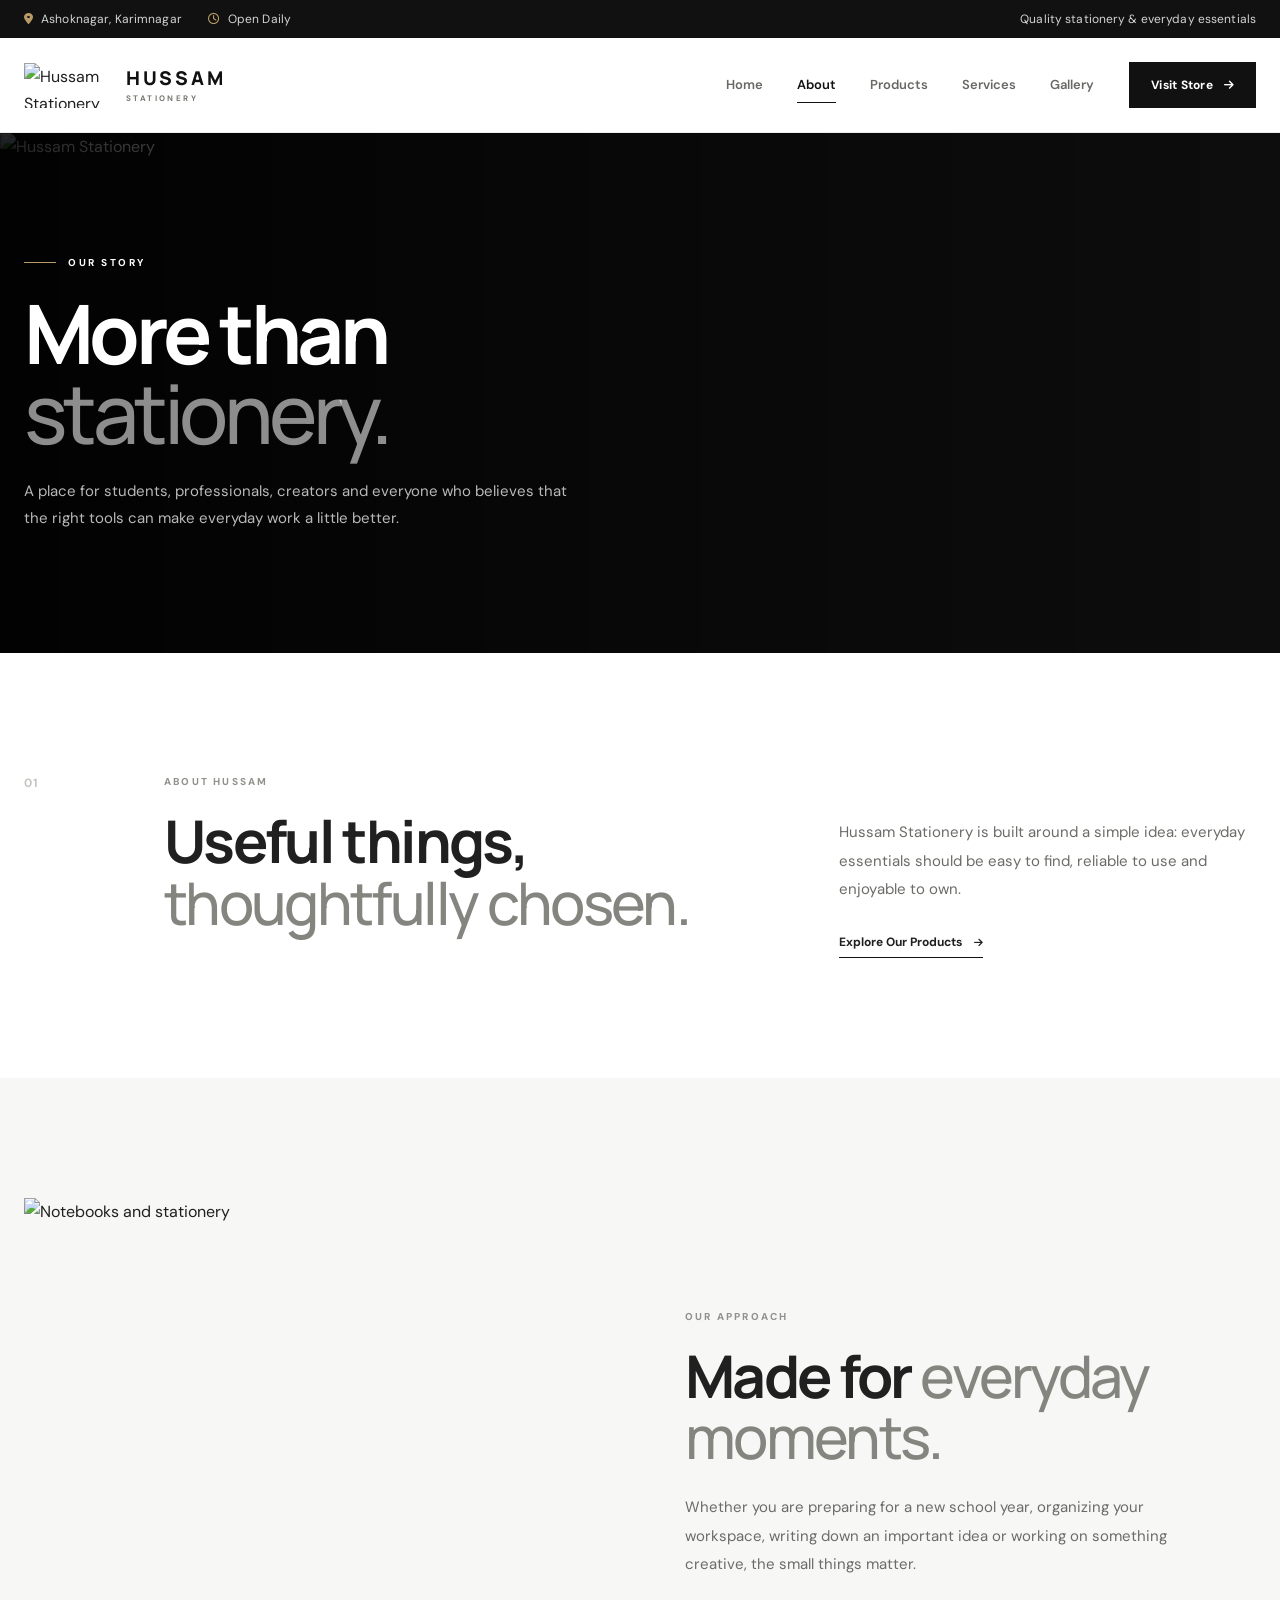
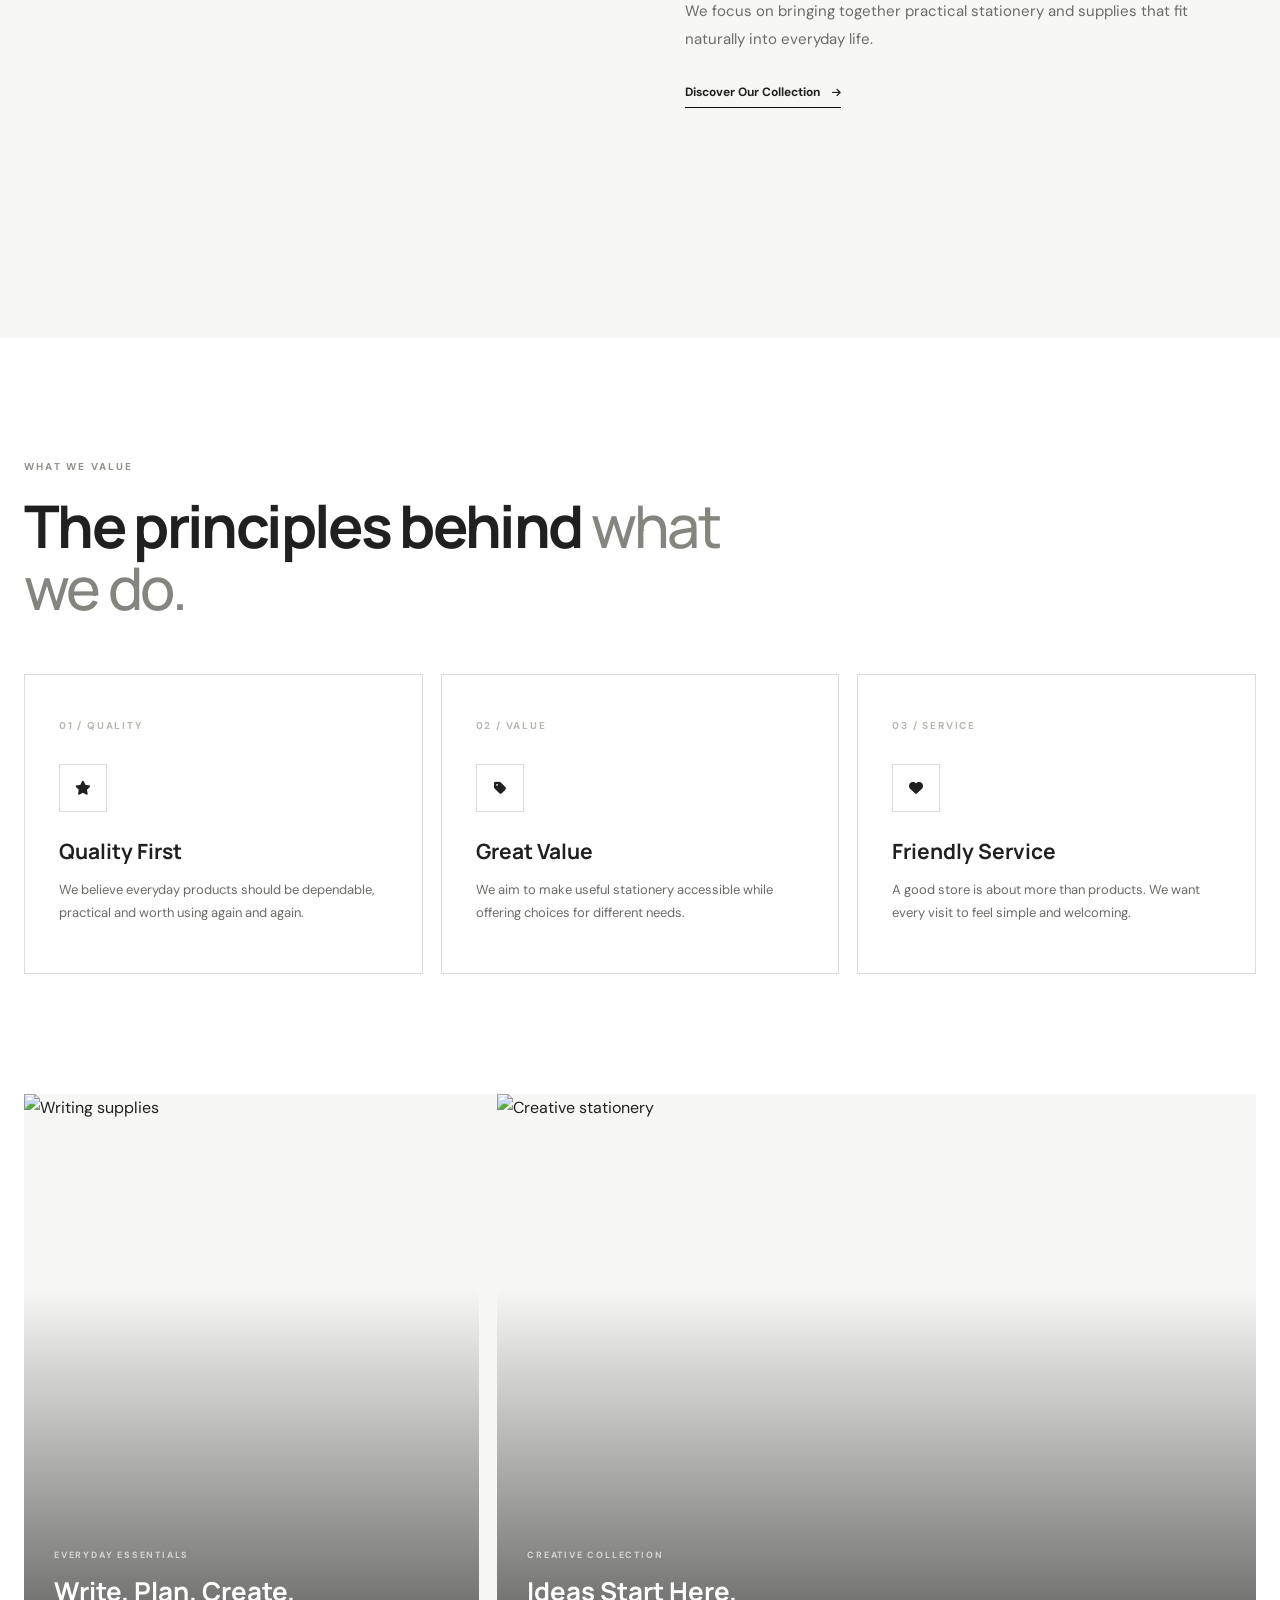
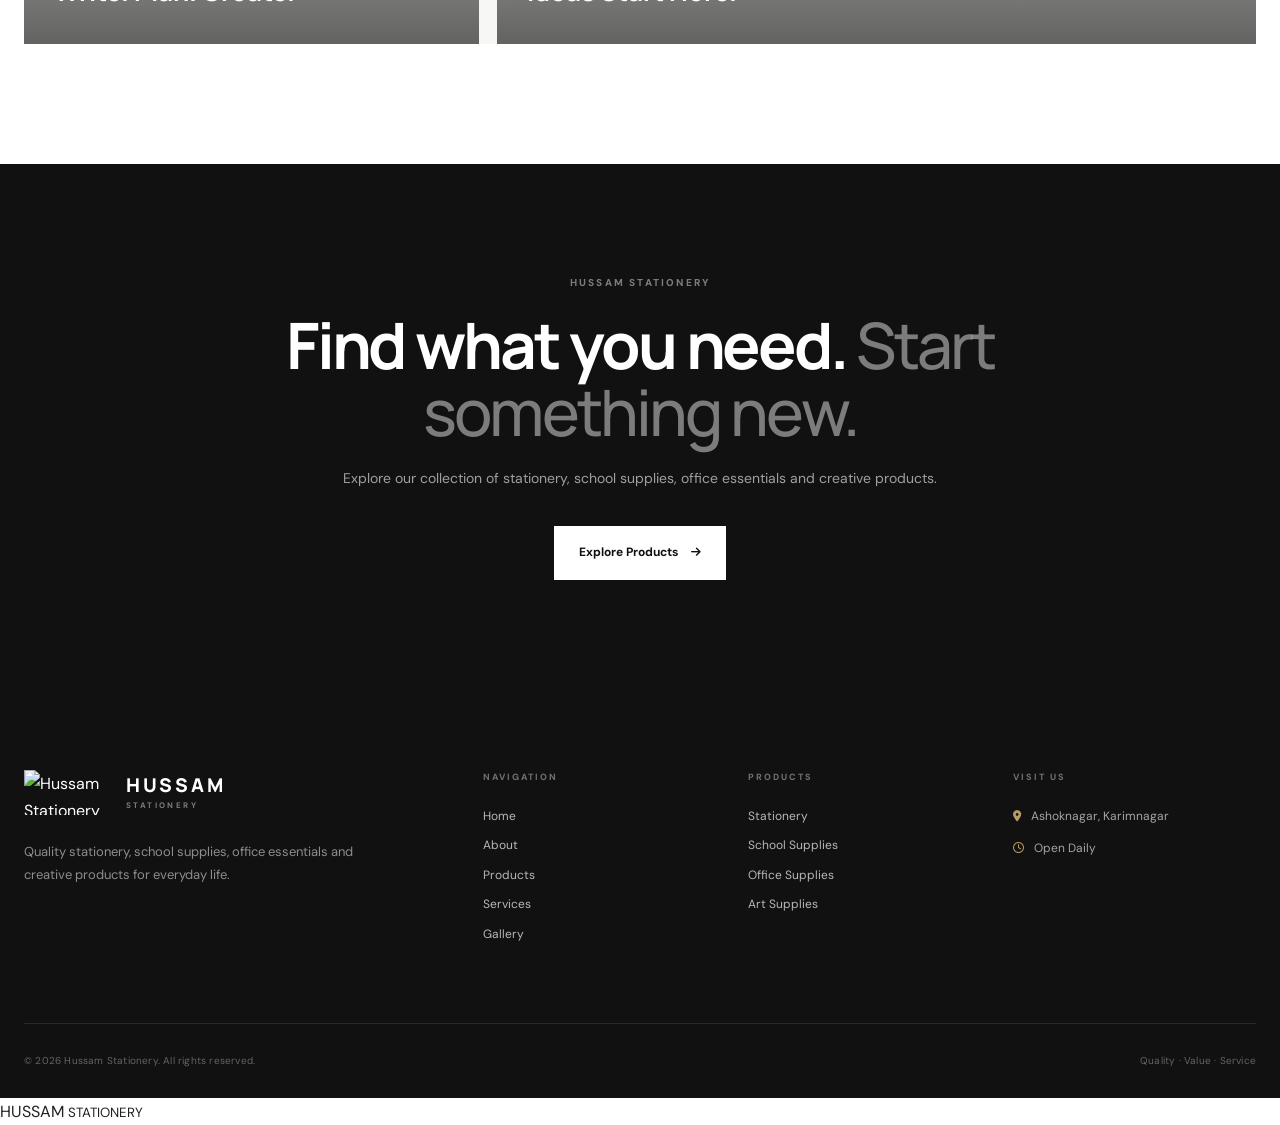
==== about.html @ 08b4aba4 "Add files via upload" ====
<!DOCTYPE html>
<html lang="en">
<head>
    <meta charset="UTF-8">
    <meta name="viewport" content="width=device-width, initial-scale=1.0">

    <title>About Us | Hussam Stationery</title>

    <meta
        name="description"
        content="Learn more about Hussam Stationery, our products, values and commitment to quality."
    >

    <!-- Google Fonts -->
    <link rel="preconnect" href="https://fonts.googleapis.com">
    <link rel="preconnect" href="https://fonts.gstatic.com" crossorigin>

    <link
        href="https://fonts.googleapis.com/css2?family=DM+Sans:wght@400;500;600;700&family=Manrope:wght@500;600;700;800&display=swap"
        rel="stylesheet"
    >

    <!-- Font Awesome -->
    <link
        rel="stylesheet"
        href="https://cdnjs.cloudflare.com/ajax/libs/font-awesome/6.5.2/css/all.min.css"
    >

    <!-- Main CSS -->
    <link rel="stylesheet" href="style.css">

    <style>

        /* =====================================================
           ABOUT PAGE
           ===================================================== */

        .about-hero {
            position: relative;
            min-height: 520px;

            display: flex;
            align-items: center;

            overflow: hidden;

            background: #111;
            color: #fff;
        }

        .about-hero-image {
            position: absolute;
            inset: 0;
        }

        .about-hero-image img {
            width: 100%;
            height: 100%;

            object-fit: cover;

            animation: aboutHeroZoom 10s ease-out both;
        }

        @keyframes aboutHeroZoom {
            from {
                transform: scale(1.08);
            }

            to {
                transform: scale(1);
            }
        }

        .about-hero::after {
            content: "";

            position: absolute;
            inset: 0;

            background:
                linear-gradient(
                    90deg,
                    rgba(0, 0, 0, 0.86),
                    rgba(0, 0, 0, 0.50),
                    rgba(0, 0, 0, 0.20)
                );
        }

        .about-hero-content {
            position: relative;
            z-index: 2;

            max-width: 800px;

            animation: aboutHeroIn 0.9s ease both;
        }

        @keyframes aboutHeroIn {
            from {
                opacity: 0;
                transform: translateY(30px);
            }

            to {
                opacity: 1;
                transform: translateY(0);
            }
        }

        .about-hero-label {
            display: flex;
            align-items: center;
            gap: 12px;

            margin-bottom: 22px;

            font-size: 10px;
            font-weight: 700;
            letter-spacing: 0.25em;
        }

        .about-hero-label span {
            width: 32px;
            height: 1px;

            background: var(--accent);
        }

        .about-hero h1 {
            font-family: var(--font-heading);
            font-size: clamp(50px, 7vw, 82px);
            line-height: 0.98;
            letter-spacing: -0.055em;
        }

        .about-hero h1 span {
            color: rgba(255, 255, 255, 0.55);
            font-weight: 500;
        }

        .about-hero p {
            max-width: 570px;

            margin-top: 25px;

            color: rgba(255, 255, 255, 0.72);

            font-size: 15px;
            line-height: 1.8;
        }


        /* INTRO */

        .about-intro {
            background: var(--white);
        }

        .about-intro-grid {
            display: grid;

            grid-template-columns: 90px 1.2fr 0.8fr;

            gap: 50px;
            align-items: start;
        }

        .about-number {
            color: #c5c5c0;

            font-size: 12px;
            font-weight: 700;
            letter-spacing: 0.12em;
        }

        .about-intro h2 {
            max-width: 650px;
        }

        .about-intro-text {
            padding-top: 45px;
        }

        .about-intro-text p {
            color: var(--text-light);

            font-size: 15px;
            line-height: 1.9;
        }


        /* STORY */

        .story-section {
            background: var(--off-white);
        }

        .story-grid {
            display: grid;

            grid-template-columns: 1fr 1fr;

            gap: 90px;
            align-items: center;
        }

        .story-image {
            position: relative;

            height: 620px;

            overflow: hidden;
        }

        .story-image img {
            width: 100%;
            height: 100%;

            object-fit: cover;

            transition:
                transform 1s cubic-bezier(0.22, 1, 0.36, 1);
        }

        .story-image:hover img {
            transform: scale(1.05);
        }

        .story-content {
            max-width: 540px;
        }

        .story-content h2 {
            margin-bottom: 25px;
        }

        .story-content > p {
            color: var(--text-light);

            font-size: 15px;
            line-height: 1.9;
        }


        /* VALUES */

        .values-section {
            background: var(--white);
        }

        .values-heading {
            max-width: 700px;

            margin-bottom: 55px;
        }

        .values-grid {
            display: grid;

            grid-template-columns:
                repeat(3, 1fr);

            gap: 18px;
        }

        .value-card {
            padding: 42px 34px;

            min-height: 300px;

            border: 1px solid var(--line);

            background: var(--white);

            transition:
                transform var(--transition),
                background var(--transition),
                color var(--transition),
                box-shadow var(--transition);
        }

        .value-card:hover {
            transform: translateY(-8px);

            background: var(--black);
            color: var(--white);

            box-shadow:
                0 25px 50px rgba(0, 0, 0, 0.12);
        }

        .value-number {
            color: #b8b8b2;

            font-size: 10px;
            font-weight: 700;
            letter-spacing: 0.18em;
        }

        .value-icon {
            width: 48px;
            height: 48px;

            display: flex;
            align-items: center;
            justify-content: center;

            margin-top: 30px;

            border: 1px solid var(--line);

            font-size: 14px;

            transition:
                background var(--transition),
                color var(--transition),
                border-color var(--transition);
        }

        .value-card:hover .value-icon {
            background: var(--white);
            color: var(--black);
            border-color: var(--white);
        }

        .value-card h3 {
            margin-top: 22px;

            font-family: var(--font-heading);

            font-size: 21px;
            font-weight: 700;
        }

        .value-card p {
            margin-top: 10px;

            color: var(--text-light);

            font-size: 13px;
            line-height: 1.75;
        }

        .value-card:hover p {
            color: rgba(255, 255, 255, 0.60);
        }


        /* IMAGE STRIP */

        .about-showcase {
            display: grid;

            grid-template-columns:
                0.75fr 1.25fr;

            gap: 18px;

            background: var(--off-white);
        }

        .about-showcase-item {
            position: relative;

            height: 550px;

            overflow: hidden;
        }

        .about-showcase-item img {
            width: 100%;
            height: 100%;

            object-fit: cover;

            transition:
                transform 1s cubic-bezier(0.22, 1, 0.36, 1);
        }

        .about-showcase-item:hover img {
            transform: scale(1.06);
        }

        .about-showcase-item::after {
            content: "";

            position: absolute;
            inset: 0;

            background:
                linear-gradient(
                    to top,
                    rgba(0, 0, 0, 0.60),
                    transparent 65%
                );
        }

        .about-showcase-caption {
            position: absolute;

            left: 30px;
            bottom: 30px;

            z-index: 2;

            color: #fff;
        }

        .about-showcase-caption small {
            display: block;

            margin-bottom: 6px;

            color: rgba(255, 255, 255, 0.65);

            font-size: 9px;
            font-weight: 700;
            letter-spacing: 0.20em;
        }

        .about-showcase-caption strong {
            font-family: var(--font-heading);

            font-size: 26px;
        }


        /* CTA */

        .about-cta {
            padding: 110px 0;

            background: var(--black);

            color: var(--white);

            text-align: center;
        }

        .about-cta-inner {
            max-width: 780px;

            margin: auto;
        }

        .about-cta .section-label {
            color: rgba(255, 255, 255, 0.45);
        }

        .about-cta h2 {
            font-size: clamp(40px, 5vw, 64px);
        }

        .about-cta h2 span {
            color: rgba(255, 255, 255, 0.45);
        }

        .about-cta p {
            max-width: 600px;

            margin: 22px auto 0;

            color: rgba(255, 255, 255, 0.60);

            font-size: 14px;
        }

        .about-cta .btn {
            margin-top: 35px;
        }


        /* MOBILE */

        @media (max-width: 800px) {

            .about-hero {
                min-height: 500px;
            }

            .about-hero h1 {
                font-size: 52px;
            }

            .about-intro-grid {
                display: block;
            }

            .about-number {
                margin-bottom: 20px;
            }

            .about-intro-text {
                padding-top: 30px;
            }

            .story-grid {
                grid-template-columns: 1fr;

                gap: 45px;
            }

            .story-image {
                height: 480px;
            }

            .values-grid {
                grid-template-columns: 1fr;
            }

            .about-showcase {
                grid-template-columns: 1fr;
            }

            .about-showcase-item {
                height: 430px;
            }

            .about-cta {
                padding: 80px 0;
            }
        }


        @media (max-width: 480px) {

            .about-hero {
                min-height: 470px;
            }

            .about-hero h1 {
                font-size: 44px;
            }

            .about-hero p {
                font-size: 13px;
            }

            .story-image {
                height: 390px;
            }

            .about-showcase-item {
                height: 360px;
            }
        }

    </style>
</head>


<body>


    <!-- =========================================
         TOP BAR
    ========================================== -->

    <div class="top-bar">

        <div class="container top-bar-inner">

            <div class="top-left">

                <span>
                    <i class="fa-solid fa-location-dot"></i>
                    Ashoknagar, Karimnagar
                </span>

                <span>
                    <i class="fa-regular fa-clock"></i>
                    Open Daily
                </span>

            </div>

            <div class="top-right">
                Quality stationery & everyday essentials
            </div>

        </div>

    </div>



    <!-- =========================================
         HEADER
    ========================================== -->

    <header class="site-header">

        <div class="container header-inner">


            <!-- BRAND -->

            <a href="index.html" class="brand">

                <img
                    src="images/logo.png"
                    alt="Hussam Stationery logo"
                    class="brand-logo"
                >

                <div class="brand-name">

                    <strong>HUSSAM</strong>

                    <span>STATIONERY</span>

                </div>

            </a>


            <!-- NAVIGATION -->

            <nav class="main-nav">

                <a href="index.html">
                    Home
                </a>

                <a href="about.html" class="active">
                    About
                </a>

                <a href="products.html">
                    Products
                </a>

                <a href="service.html">
                    Services
                </a>

                <a href="gallery.html">
                    Gallery
                </a>

            </nav>


            <!-- CTA -->

            <a
                href="service.html"
                class="header-cta"
            >
                Visit Store
                <i class="fa-solid fa-arrow-right"></i>
            </a>


            <!-- MOBILE BUTTON -->

            <button
                class="menu-toggle"
                id="menuToggle"
                type="button"
                aria-label="Open navigation"
            >
                <i class="fa-solid fa-bars"></i>
            </button>

        </div>


        <!-- MOBILE MENU -->

        <div class="mobile-menu" id="mobileMenu">

            <a href="index.html">
                Home
            </a>

            <a href="about.html">
                About
            </a>

            <a href="products.html">
                Products
            </a>

            <a href="service.html">
                Services
            </a>

            <a href="gallery.html">
                Gallery
            </a>

        </div>

    </header>



    <!-- =========================================
         ABOUT HERO
    ========================================== -->

    <main>

        <section class="about-hero">

            <div class="about-hero-image">

                <img
                    src="images/office.jpg"
                    alt="Hussam Stationery"
                >

            </div>


            <div class="container">

                <div class="about-hero-content">

                    <div class="about-hero-label">

                        <span></span>

                        OUR STORY

                    </div>


                    <h1>

                        More than
                        <br>

                        <span>stationery.</span>

                    </h1>


                    <p>
                        A place for students, professionals,
                        creators and everyone who believes that
                        the right tools can make everyday work
                        a little better.
                    </p>

                </div>

            </div>

        </section>



        <!-- =========================================
             INTRO
        ========================================== -->

        <section class="section about-intro">

            <div class="container about-intro-grid">

                <div class="about-number">
                    01
                </div>


                <div>

                    <div class="section-label">
                        ABOUT HUSSAM
                    </div>


                    <h2>
                        Useful things,
                        <span>thoughtfully chosen.</span>
                    </h2>

                </div>


                <div class="about-intro-text">

                    <p>
                        Hussam Stationery is built around a
                        simple idea: everyday essentials should
                        be easy to find, reliable to use and
                        enjoyable to own.
                    </p>


                    <a
                        href="products.html"
                        class="underlined-link"
                    >
                        Explore Our Products

                        <i class="fa-solid fa-arrow-right"></i>

                    </a>

                </div>

            </div>

        </section>



        <!-- =========================================
             STORY
        ========================================== -->

        <section class="section story-section">

            <div class="container story-grid">


                <div class="story-image">

                    <img
                        src="images/notebooks.jpg"
                        alt="Notebooks and stationery"
                    >

                </div>


                <div class="story-content">

                    <div class="section-label">
                        OUR APPROACH
                    </div>


                    <h2>
                        Made for
                        <span>everyday moments.</span>
                    </h2>


                    <p>
                        Whether you are preparing for a new
                        school year, organizing your workspace,
                        writing down an important idea or
                        working on something creative, the
                        small things matter.
                    </p>


                    <p style="margin-top: 18px;">
                        We focus on bringing together practical
                        stationery and supplies that fit naturally
                        into everyday life.
                    </p>


                    <a
                        href="products.html"
                        class="underlined-link"
                    >
                        Discover Our Collection

                        <i class="fa-solid fa-arrow-right"></i>

                    </a>

                </div>

            </div>

        </section>



        <!-- =========================================
             VALUES
        ========================================== -->

        <section class="section values-section">

            <div class="container">

                <div class="values-heading">

                    <div class="section-label">
                        WHAT WE VALUE
                    </div>


                    <h2>
                        The principles behind
                        <span>what we do.</span>
                    </h2>

                </div>


                <div class="values-grid">


                    <!-- VALUE 01 -->

                    <article class="value-card">

                        <div class="value-number">
                            01 / QUALITY
                        </div>


                        <div class="value-icon">

                            <i class="fa-solid fa-star"></i>

                        </div>


                        <h3>
                            Quality First
                        </h3>


                        <p>
                            We believe everyday products should
                            be dependable, practical and worth
                            using again and again.
                        </p>

                    </article>



                    <!-- VALUE 02 -->

                    <article class="value-card">

                        <div class="value-number">
                            02 / VALUE
                        </div>


                        <div class="value-icon">

                            <i class="fa-solid fa-tag"></i>

                        </div>


                        <h3>
                            Great Value
                        </h3>


                        <p>
                            We aim to make useful stationery
                            accessible while offering choices
                            for different needs.
                        </p>

                    </article>



                    <!-- VALUE 03 -->

                    <article class="value-card">

                        <div class="value-number">
                            03 / SERVICE
                        </div>


                        <div class="value-icon">

                            <i class="fa-solid fa-heart"></i>

                        </div>


                        <h3>
                            Friendly Service
                        </h3>


                        <p>
                            A good store is about more than
                            products. We want every visit to
                            feel simple and welcoming.
                        </p>

                    </article>

                </div>

            </div>

        </section>



        <!-- =========================================
             SHOWCASE
        ========================================== -->

        <section class="section" style="padding-top: 0;">

            <div class="container">

                <div class="about-showcase">

                    <div class="about-showcase-item">

                        <img
                            src="images/pens.jpg"
                            alt="Writing supplies"
                        >

                        <div class="about-showcase-caption">

                            <small>
                                EVERYDAY ESSENTIALS
                            </small>

                            <strong>
                                Write. Plan. Create.
                            </strong>

                        </div>

                    </div>


                    <div class="about-showcase-item">

                        <img
                            src="images/art.jpg"
                            alt="Creative stationery"
                        >

                        <div class="about-showcase-caption">

                            <small>
                                CREATIVE COLLECTION
                            </small>

                            <strong>
                                Ideas Start Here.
                            </strong>

                        </div>

                    </div>

                </div>

            </div>

        </section>



        <!-- =========================================
             CTA
        ========================================== -->

        <section class="about-cta">

            <div class="container">

                <div class="about-cta-inner">

                    <div class="section-label">
                        HUSSAM STATIONERY
                    </div>


                    <h2>
                        Find what you need.
                        <span>Start something new.</span>
                    </h2>


                    <p>
                        Explore our collection of stationery,
                        school supplies, office essentials and
                        creative products.
                    </p>


                    <a
                        href="products.html"
                        class="btn btn-light"
                    >
                        Explore Products

                        <i class="fa-solid fa-arrow-right"></i>

                    </a>

                </div>

            </div>

        </section>

    </main>



    <!-- =========================================
         FOOTER
    ========================================== -->

    <footer class="footer">

        <div class="container">

            <div class="footer-main">


                <!-- BRAND -->

                <div class="footer-brand">

                    <a
                        href="index.html"
                        class="brand footer-brand-link"
                    >

                        <img
                            src="images/logo.png"
                            alt="Hussam Stationery logo"
                            class="brand-logo"
                        >

                        <div class="brand-name">

                            <strong>HUSSAM</strong>

                            <span>STATIONERY</span>

                        </div>

                    </a>


                    <p>
                        Quality stationery, school supplies,
                        office essentials and creative products
                        for everyday life.
                    </p>

                </div>


                <!-- NAVIGATION -->

                <div class="footer-column">

                    <h3>
                        NAVIGATION
                    </h3>

                    <a href="index.html">
                        Home
                    </a>

                    <a href="about.html">
                        About
                    </a>

                    <a href="products.html">
                        Products
                    </a>

                    <a href="service.html">
                        Services
                    </a>

                    <a href="gallery.html">
                        Gallery
                    </a>

                </div>


                <!-- PRODUCTS -->

                <div class="footer-column">

                    <h3>
                        PRODUCTS
                    </h3>

                    <a href="products.html">
                        Stationery
                    </a>

                    <a href="products.html">
                        School Supplies
                    </a>

                    <a href="products.html">
                        Office Supplies
                    </a>

                    <a href="products.html">
                        Art Supplies
                    </a>

                </div>


                <!-- CONTACT -->

                <div class="footer-column">

                    <h3>
                        VISIT US
                    </h3>

                    <p>
                        <i class="fa-solid fa-location-dot"></i>
                        Ashoknagar, Karimnagar
                    </p>

                    <p>
                        <i class="fa-regular fa-clock"></i>
                        Open Daily
                    </p>

                </div>

            </div>


            <!-- FOOTER BOTTOM -->

            <div class="footer-bottom">

                <span>
                    © 2026 Hussam Stationery. All rights reserved.
                </span>

                <span>
                    Quality · Value · Service
                </span>

            </div>

        </div>

    </footer>



    <!-- BACK TO TOP -->

    <button
        class="back-to-top"
        id="backToTop"
        type="button"
        aria-label="Back to top"
    >
        <i class="fa-solid fa-arrow-up"></i>
    </button>



    <!-- JAVASCRIPT -->

    <script src="script.js"></script>

</body>
</html>
---- style.css ----
/* =========================================================
   HUSSAM STATIONERY
   PREMIUM WEBSITE STYLESHEET
   ========================================================= */


/* =========================================================
   01. ROOT VARIABLES
   ========================================================= */

:root {
    --black: #111111;
    --dark: #171717;
    --dark-soft: #222222;

    --white: #ffffff;
    --off-white: #f7f7f5;
    --light: #eeeeeb;
    --line: #deded9;

    --text: #202020;
    --text-light: #6b6b67;
    --text-muted: #92928d;

    --accent: #b79a67;

    --max-width: 1240px;

    --font-body: "DM Sans", sans-serif;
    --font-heading: "Manrope", sans-serif;

    --transition: 0.35s cubic-bezier(0.22, 1, 0.36, 1);
}


/* =========================================================
   02. RESET
   ========================================================= */

* {
    margin: 0;
    padding: 0;
    box-sizing: border-box;
}

html {
    scroll-behavior: smooth;
}

body {
    background: var(--white);
    color: var(--text);
    font-family: var(--font-body);
    font-size: 16px;
    line-height: 1.7;
    overflow-x: hidden;
}

body,
button,
a {
    -webkit-font-smoothing: antialiased;
}

img {
    display: block;
    max-width: 100%;
}

a {
    color: inherit;
    text-decoration: none;
}

button {
    font: inherit;
}

ul,
ol {
    list-style: none;
}


/* =========================================================
   03. GLOBAL CONTAINER
   ========================================================= */

.container {
    width: min(100% - 48px, var(--max-width));
    margin-left: auto;
    margin-right: auto;
}


/* =========================================================
   04. TOP BAR
   ========================================================= */

.top-bar {
    background: var(--black);
    color: rgba(255, 255, 255, 0.82);
    font-size: 12px;
    letter-spacing: 0.01em;
}

.top-bar-inner {
    min-height: 38px;
    display: flex;
    align-items: center;
    justify-content: space-between;
    gap: 20px;
}

.top-left {
    display: flex;
    align-items: center;
    gap: 26px;
}

.top-left span,
.top-right {
    display: flex;
    align-items: center;
    gap: 8px;
}

.top-left i {
    color: var(--accent);
}


/* =========================================================
   05. HEADER
   ========================================================= */

.site-header {
    position: relative;
    z-index: 1000;
    background: rgba(255, 255, 255, 0.96);
    border-bottom: 1px solid rgba(0, 0, 0, 0.07);
    transition:
        background var(--transition),
        box-shadow var(--transition),
        transform var(--transition);
}

.site-header.scrolled {
    position: sticky;
    top: 0;
    background: rgba(255, 255, 255, 0.94);
    backdrop-filter: blur(16px);
    box-shadow: 0 8px 35px rgba(0, 0, 0, 0.06);
}

.header-inner {
    min-height: 94px;
    display: flex;
    align-items: center;
    justify-content: space-between;
    gap: 35px;
}


/* =========================================================
   06. BRAND / LOGO
   ========================================================= */

.brand {
    display: inline-flex;
    align-items: center;
    gap: 12px;
    flex-shrink: 0;
}

.brand-logo {
    width: auto;
    height: 45px;
    max-width: 90px;
    object-fit: contain;
    object-position: center;
    transition: transform var(--transition);
}

.brand:hover .brand-logo {
    transform: scale(1.03);
}

.brand-name {
    display: flex;
    flex-direction: column;
    justify-content: center;
    line-height: 1;
}

.brand-name strong {
    font-family: var(--font-heading);
    font-size: 19px;
    font-weight: 800;
    letter-spacing: 0.16em;
    color: var(--black);
}

.brand-name span {
    margin-top: 6px;
    font-family: var(--font-body);
    font-size: 8px;
    font-weight: 700;
    letter-spacing: 0.30em;
    color: #777771;
}


/* =========================================================
   07. DESKTOP NAVIGATION
   ========================================================= */

.main-nav {
    display: flex;
    align-items: center;
    gap: 34px;
    margin-left: auto;
}

.main-nav a {
    position: relative;
    padding: 8px 0;
    color: #686864;
    font-size: 13px;
    font-weight: 600;
    transition: color var(--transition);
}

.main-nav a::after {
    content: "";
    position: absolute;
    left: 0;
    bottom: 1px;
    width: 0;
    height: 1.5px;
    background: var(--black);
    transition: width var(--transition);
}

.main-nav a:hover,
.main-nav a.active {
    color: var(--black);
}

.main-nav a:hover::after,
.main-nav a.active::after {
    width: 100%;
}


/* =========================================================
   08. HEADER CTA
   ========================================================= */

.header-cta {
    display: inline-flex;
    align-items: center;
    justify-content: center;
    gap: 11px;

    min-height: 46px;
    padding: 0 22px;

    background: var(--black);
    color: var(--white);

    font-size: 12px;
    font-weight: 700;
    letter-spacing: 0.02em;

    transition:
        transform var(--transition),
        background var(--transition),
        box-shadow var(--transition);
}

.header-cta i {
    font-size: 11px;
    transition: transform var(--transition);
}

.header-cta:hover {
    background: #2b2b2b;
    transform: translateY(-2px);
    box-shadow: 0 12px 25px rgba(0, 0, 0, 0.15);
}

.header-cta:hover i {
    transform: translateX(4px);
}


/* =========================================================
   09. MOBILE MENU BUTTON
   ========================================================= */

.menu-toggle {
    display: none;

    width: 44px;
    height: 44px;

    border: 1px solid var(--line);
    background: var(--white);

    color: var(--black);

    cursor: pointer;

    transition:
        background var(--transition),
        color var(--transition);
}

.menu-toggle:hover {
    background: var(--black);
    color: var(--white);
}


/* =========================================================
   10. MOBILE MENU
   ========================================================= */

.mobile-menu {
    display: none;
    flex-direction: column;

    padding: 8px 24px 22px;

    border-top: 1px solid var(--line);
    background: var(--white);
}

.mobile-menu a {
    padding: 14px 0;
    border-bottom: 1px solid var(--line);

    font-size: 14px;
    font-weight: 600;

    color: var(--text);

    transition:
        padding-left var(--transition),
        color var(--transition);
}

.mobile-menu a:hover {
    padding-left: 8px;
    color: var(--accent);
}

.mobile-menu.open {
    display: flex;
    animation: mobileMenuIn 0.35s ease both;
}

@keyframes mobileMenuIn {
    from {
        opacity: 0;
        transform: translateY(-10px);
    }

    to {
        opacity: 1;
        transform: translateY(0);
    }
}


/* =========================================================
   11. HERO
   ========================================================= */

.hero {
    position: relative;
    min-height: 700px;
    height: calc(100vh - 132px);
    max-height: 850px;

    display: flex;
    align-items: center;

    overflow: hidden;

    background: var(--black);
}

.hero-background {
    position: absolute;
    inset: 0;
    z-index: 0;
}

.hero-background img {
    width: 100%;
    height: 100%;
    object-fit: cover;
    object-position: center;
    animation: heroZoom 12s ease-out both;
}

@keyframes heroZoom {
    from {
        transform: scale(1.08);
    }

    to {
        transform: scale(1);
    }
}

.hero-overlay {
    position: absolute;
    inset: 0;
    z-index: 1;

    background:
        linear-gradient(
            90deg,
            rgba(0, 0, 0, 0.88) 0%,
            rgba(0, 0, 0, 0.67) 42%,
            rgba(0, 0, 0, 0.25) 72%,
            rgba(0, 0, 0, 0.12) 100%
        );
}

.hero-container {
    position: relative;
    z-index: 2;

    display: flex;
    align-items: center;
    justify-content: space-between;

    width: min(100% - 48px, var(--max-width));

    min-height: 100%;
}

.hero-content {
    max-width: 760px;
    color: var(--white);

    animation: heroContentIn 1s 0.15s both;
}

@keyframes heroContentIn {
    from {
        opacity: 0;
        transform: translateY(35px);
    }

    to {
        opacity: 1;
        transform: translateY(0);
    }
}

.hero-label {
    display: flex;
    align-items: center;
    gap: 12px;

    margin-bottom: 24px;

    color: rgba(255, 255, 255, 0.9);

    font-size: 11px;
    font-weight: 700;
    letter-spacing: 0.28em;
}

.hero-label span {
    display: block;
    width: 32px;
    height: 1px;
    background: var(--accent);
}

.hero h1 {
    max-width: 820px;

    font-family: var(--font-heading);
    font-size: clamp(48px, 6.3vw, 88px);
    font-weight: 700;
    line-height: 0.98;
    letter-spacing: -0.055em;
}

.hero h1 span {
    color: rgba(255, 255, 255, 0.63);
    font-weight: 500;
}

.hero p {
    max-width: 590px;
    margin-top: 30px;

    color: rgba(255, 255, 255, 0.78);

    font-size: 17px;
    line-height: 1.75;
}

.hero-buttons {
    display: flex;
    align-items: center;
    flex-wrap: wrap;
    gap: 28px;

    margin-top: 38px;
}


/* =========================================================
   12. BUTTONS
   ========================================================= */

.btn {
    display: inline-flex;
    align-items: center;
    justify-content: center;
    gap: 13px;

    min-height: 54px;
    padding: 0 25px;

    font-size: 12px;
    font-weight: 700;

    transition:
        transform var(--transition),
        background var(--transition),
        color var(--transition),
        box-shadow var(--transition);
}

.btn i {
    font-size: 11px;
    transition: transform var(--transition);
}

.btn:hover {
    transform: translateY(-3px);
}

.btn:hover i {
    transform: translateX(4px);
}

.btn-light {
    background: var(--white);
    color: var(--black);
}

.btn-light:hover {
    background: #f1f1ef;
    box-shadow: 0 15px 35px rgba(0, 0, 0, 0.18);
}

.btn-dark {
    background: var(--black);
    color: var(--white);
}

.btn-dark:hover {
    background: #303030;
    box-shadow: 0 15px 35px rgba(0, 0, 0, 0.16);
}


/* =========================================================
   13. HERO LINK
   ========================================================= */

.hero-link {
    display: inline-flex;
    align-items: center;
    gap: 10px;

    color: var(--white);

    font-size: 12px;
    font-weight: 700;

    transition: gap var(--transition);
}

.hero-link i {
    font-size: 10px;
}

.hero-link:hover {
    gap: 16px;
}


/* =========================================================
   14. HERO DETAILS
   ========================================================= */

.hero-details {
    display: flex;
    flex-direction: column;
    gap: 22px;

    margin-top: auto;
    margin-bottom: 70px;

    color: var(--white);

    animation: fadeIn 1s 0.8s both;
}

.hero-detail {
    display: flex;
    align-items: center;
    gap: 13px;
}

.hero-detail strong {
    color: var(--accent);
    font-size: 10px;
    font-weight: 700;
}

.hero-detail span {
    font-size: 9px;
    font-weight: 700;
    letter-spacing: 0.22em;
}

@keyframes fadeIn {
    from {
        opacity: 0;
    }

    to {
        opacity: 1;
    }
}


/* =========================================================
   15. HERO SCROLL
   ========================================================= */

.hero-scroll {
    position: absolute;
    right: 45px;
    bottom: 35px;
    z-index: 3;

    display: flex;
    align-items: center;
    gap: 14px;

    color: rgba(255, 255, 255, 0.68);

    font-size: 9px;
    font-weight: 700;
    letter-spacing: 0.18em;

    writing-mode: vertical-rl;
}

.hero-scroll i {
    animation: scrollArrow 1.8s infinite ease-in-out;
}

@keyframes scrollArrow {
    0%,
    100% {
        transform: translateY(0);
    }

    50% {
        transform: translateY(7px);
    }
}


/* =========================================================
   16. GENERAL SECTIONS
   ========================================================= */

.section {
    padding-top: 120px;
    padding-bottom: 120px;
}

.section-label {
    margin-bottom: 20px;

    color: var(--text-muted);

    font-size: 10px;
    font-weight: 800;
    letter-spacing: 0.22em;
}


/* =========================================================
   17. HEADINGS
   ========================================================= */

h2 {
    font-family: var(--font-heading);
    font-size: clamp(38px, 4.6vw, 64px);
    font-weight: 700;
    line-height: 1.05;
    letter-spacing: -0.045em;
}

h2 span {
    color: #858580;
    font-weight: 500;
}


/* =========================================================
   18. INTRO
   ========================================================= */

.intro-section {
    background: var(--white);
}

.intro-grid {
    display: grid;
    grid-template-columns: 100px minmax(300px, 1fr) minmax(280px, 460px);
    gap: 50px;
    align-items: start;
}

.intro-number {
    padding-top: 9px;

    color: #c4c4bf;

    font-size: 13px;
    font-weight: 700;
    letter-spacing: 0.12em;
}

.intro-main h2 {
    max-width: 620px;
}

.intro-text {
    padding-top: 46px;
}

.intro-text p {
    color: var(--text-light);
    font-size: 15px;
    line-height: 1.9;
}


/* =========================================================
   19. LINKS
   ========================================================= */

.underlined-link {
    display: inline-flex;
    align-items: center;
    gap: 12px;

    margin-top: 28px;

    border-bottom: 1px solid var(--black);
    padding-bottom: 5px;

    font-size: 12px;
    font-weight: 700;

    transition:
        gap var(--transition),
        color var(--transition);
}

.underlined-link i {
    font-size: 10px;
}

.underlined-link:hover {
    gap: 18px;
    color: var(--accent);
}


/* =========================================================
   20. SECTION TOP
   ========================================================= */

.products-section {
    background: var(--off-white);
}

.section-top {
    display: flex;
    align-items: flex-end;
    justify-content: space-between;
    gap: 30px;

    margin-bottom: 55px;
}


/* =========================================================
   21. PRODUCT GRID
   ========================================================= */

.product-grid {
    display: grid;
    grid-template-columns: repeat(4, 1fr);
    gap: 18px;
}

.product-card {
    background: var(--white);
    overflow: hidden;

    transition:
        transform var(--transition),
        box-shadow var(--transition);
}

.product-card:hover {
    transform: translateY(-8px);
    box-shadow: 0 25px 55px rgba(0, 0, 0, 0.09);
}

.product-image {
    position: relative;
    display: block;

    height: 320px;

    overflow: hidden;
    background: #e5e5e1;
}

.product-image img {
    width: 100%;
    height: 100%;

    object-fit: cover;
    object-position: center;

    transition:
        transform 0.8s cubic-bezier(0.22, 1, 0.36, 1);
}

.product-card:hover .product-image img {
    transform: scale(1.07);
}

.image-arrow {
    position: absolute;
    right: 16px;
    bottom: 16px;

    width: 42px;
    height: 42px;

    display: flex;
    align-items: center;
    justify-content: center;

    background: var(--white);
    color: var(--black);

    opacity: 0;
    transform: translateY(10px);

    transition:
        opacity var(--transition),
        transform var(--transition);
}

.product-card:hover .image-arrow {
    opacity: 1;
    transform: translateY(0);
}

.product-info {
    min-height: 170px;
    padding: 26px 25px 28px;
}

.product-info small {
    color: var(--text-muted);

    font-size: 9px;
    font-weight: 800;
    letter-spacing: 0.18em;
}

.product-info h3 {
    margin-top: 9px;

    font-family: var(--font-heading);
    font-size: 21px;
    font-weight: 700;
    letter-spacing: -0.025em;
}

.product-info p {
    margin-top: 9px;

    color: var(--text-light);

    font-size: 13px;
    line-height: 1.7;
}


/* =========================================================
   22. FEATURE SECTION
   ========================================================= */

.feature-section {
    padding: 120px 0;

    background: var(--white);
}

.feature-grid {
    display: grid;
    grid-template-columns: minmax(0, 1.05fr) minmax(0, 0.95fr);
    gap: 90px;
    align-items: center;
}

.feature-image {
    position: relative;

    height: 650px;

    overflow: hidden;
    background: #e6e6e2;
}

.feature-image img {
    width: 100%;
    height: 100%;

    object-fit: cover;

    transition: transform 1s cubic-bezier(0.22, 1, 0.36, 1);
}

.feature-image:hover img {
    transform: scale(1.04);
}

.feature-image-label {
    position: absolute;
    left: 24px;
    bottom: 22px;

    padding: 9px 13px;

    background: rgba(17, 17, 17, 0.85);
    color: var(--white);

    font-size: 9px;
    font-weight: 700;
    letter-spacing: 0.18em;

    backdrop-filter: blur(10px);
}

.feature-content {
    max-width: 520px;
}

.feature-content h2 {
    margin-bottom: 24px;
}

.feature-content > p {
    color: var(--text-light);
    font-size: 15px;
    line-height: 1.9;
}


/* =========================================================
   23. FEATURE LIST
   ========================================================= */

.feature-list {
    margin: 38px 0;
    border-top: 1px solid var(--line);
}

.feature-item {
    display: flex;
    align-items: flex-start;
    gap: 18px;

    padding: 20px 0;

    border-bottom: 1px solid var(--line);
}

.feature-icon {
    width: 38px;
    height: 38px;

    flex-shrink: 0;

    display: flex;
    align-items: center;
    justify-content: center;

    border: 1px solid var(--line);

    color: var(--black);

    font-size: 12px;

    transition:
        background var(--transition),
        color var(--transition),
        transform var(--transition);
}

.feature-item:hover .feature-icon {
    background: var(--black);
    color: var(--white);
    transform: rotate(-5deg);
}

.feature-item h3 {
    font-family: var(--font-heading);
    font-size: 15px;
    font-weight: 700;
}

.feature-item p {
    margin-top: 3px;

    color: var(--text-light);

    font-size: 12px;
}


/* =========================================================
   24. CREATIVE SECTION
   ========================================================= */

.creative-section {
    background: var(--off-white);
}

.creative-heading {
    max-width: 700px;
    margin-bottom: 55px;
}

.creative-grid {
    display: grid;
    grid-template-columns: 1.35fr 0.65fr;
    gap: 18px;
}

.creative-large,
.creative-small {
    position: relative;
    overflow: hidden;
    background: #ddd;
}

.creative-large {
    height: 620px;
}

.creative-small {
    height: 620px;
}

.creative-large img,
.creative-small img {
    width: 100%;
    height: 100%;

    object-fit: cover;

    transition:
        transform 1s cubic-bezier(0.22, 1, 0.36, 1);
}

.creative-large:hover img,
.creative-small:hover img {
    transform: scale(1.06);
}

.creative-large::after,
.creative-small::after {
    content: "";

    position: absolute;
    inset: 0;

    background: linear-gradient(
        to top,
        rgba(0, 0, 0, 0.65),
        transparent 60%
    );

    pointer-events: none;
}

.creative-caption {
    position: absolute;
    left: 30px;
    bottom: 28px;
    z-index: 2;

    color: var(--white);
}

.creative-caption span {
    display: block;

    margin-bottom: 6px;

    color: rgba(255, 255, 255, 0.72);

    font-size: 9px;
    font-weight: 700;
    letter-spacing: 0.2em;
}

.creative-caption strong {
    font-family: var(--font-heading);
    font-size: 25px;
    font-weight: 700;
}


/* =========================================================
   25. CTA SECTION
   ========================================================= */

.cta-section {
    padding: 100px 0;

    background: var(--white);
}

.cta-box {
    position: relative;

    display: flex;
    align-items: center;
    justify-content: space-between;
    gap: 50px;

    min-height: 360px;

    padding: 70px 75px;

    overflow: hidden;

    background: var(--black);
    color: var(--white);
}

.cta-box::before {
    content: "";

    position: absolute;

    width: 420px;
    height: 420px;

    right: -150px;
    top: -190px;

    border: 1px solid rgba(255, 255, 255, 0.12);
    border-radius: 50%;
}

.cta-box::after {
    content: "";

    position: absolute;

    width: 270px;
    height: 270px;

    right: -70px;
    top: -115px;

    border: 1px solid rgba(255, 255, 255, 0.08);
    border-radius: 50%;
}

.cta-content {
    position: relative;
    z-index: 1;

    max-width: 700px;
}

.cta-content .section-label {
    color: rgba(255, 255, 255, 0.48);
}

.cta-content h2 {
    font-size: clamp(36px, 4.5vw, 58px);
}

.cta-content h2 span {
    color: rgba(255, 255, 255, 0.48);
}

.cta-content p {
    max-width: 570px;
    margin-top: 20px;

    color: rgba(255, 255, 255, 0.66);

    font-size: 14px;
}

.cta-action {
    position: relative;
    z-index: 2;
    flex-shrink: 0;
}


/* =========================================================
   26. FOOTER
   ========================================================= */

.footer {
    background: #111111;
    color: var(--white);

    padding: 80px 0 0;
}

.footer-main {
    display: grid;
    grid-template-columns: 2fr 1fr 1fr 1.25fr;
    gap: 70px;

    padding-bottom: 70px;
}

.footer-brand {
    max-width: 330px;
}

.footer-brand-link .brand-name strong {
    color: var(--white);
}

.footer-brand-link .brand-name span {
    color: rgba(255, 255, 255, 0.45);
}

.footer-brand p {
    margin-top: 25px;

    color: rgba(255, 255, 255, 0.52);

    font-size: 13px;
    line-height: 1.8;
}

.footer-column {
    display: flex;
    flex-direction: column;
    align-items: flex-start;
}

.footer-column h3 {
    margin-bottom: 21px;

    color: rgba(255, 255, 255, 0.4);

    font-size: 9px;
    font-weight: 800;
    letter-spacing: 0.22em;
}

.footer-column a {
    margin-bottom: 9px;

    color: rgba(255, 255, 255, 0.7);

    font-size: 12px;

    transition:
        color var(--transition),
        transform var(--transition);
}

.footer-column a:hover {
    color: var(--white);
    transform: translateX(5px);
}

.footer-column p {
    display: flex;
    align-items: flex-start;
    gap: 10px;

    margin-bottom: 12px;

    color: rgba(255, 255, 255, 0.62);

    font-size: 12px;
    line-height: 1.7;
}

.footer-column p i {
    margin-top: 5px;
    color: var(--accent);
    font-size: 11px;
}

.footer-bottom {
    min-height: 75px;

    display: flex;
    align-items: center;
    justify-content: space-between;
    gap: 20px;

    border-top: 1px solid rgba(255, 255, 255, 0.1);

    color: rgba(255, 255, 255, 0.35);

    font-size: 10px;
    letter-spacing: 0.02em;
}


/* =========================================================
   27. BACK TO TOP
   ========================================================= */

.back-to-top {
    position: fixed;

    right: 25px;
    bottom: 25px;
    z-index: 900;

    width: 46px;
    height: 46px;

    display: flex;
    align-items: center;
    justify-content: center;

    border: none;

    background: var(--black);
    color: var(--white);

    cursor: pointer;

    opacity: 0;
    visibility: hidden;
    transform: translateY(15px);

    transition:
        opacity var(--transition),
        visibility var(--transition),
        transform var(--transition),
        background var(--transition);
}

.back-to-top.show {
    opacity: 1;
    visibility: visible;
    transform: translateY(0);
}

.back-to-top:hover {
    background: var(--accent);
}


/* =========================================================
   28. SELECTION
   ========================================================= */

::selection {
    background: var(--black);
    color: var(--white);
}


/* =========================================================
   29. SCROLLBAR
   ========================================================= */

::-webkit-scrollbar {
    width: 8px;
}

::-webkit-scrollbar-track {
    background: #eeeeeb;
}

::-webkit-scrollbar-thumb {
    background: #999991;
}

::-webkit-scrollbar-thumb:hover {
    background: #555550;
}


/* =========================================================
   30. IMAGE LOADING
   ========================================================= */

.product-image,
.feature-image,
.creative-large,
.creative-small {
    isolation: isolate;
}


/* =========================================================
   31. RESPONSIVE — TABLET
   ========================================================= */

@media (max-width: 1100px) {

    .main-nav {
        gap: 22px;
    }

    .header-cta {
        padding: 0 17px;
    }

    .intro-grid {
        grid-template-columns: 60px 1fr 1fr;
        gap: 30px;
    }

    .product-grid {
        grid-template-columns: repeat(2, 1fr);
    }

    .feature-grid {
        gap: 55px;
    }

    .feature-image {
        height: 560px;
    }

    .footer-main {
        grid-template-columns: 1.5fr 1fr 1fr;
    }

    .footer-column:last-child {
        grid-column: span 3;
    }
}


/* =========================================================
   32. RESPONSIVE — MOBILE
   ========================================================= */

@media (max-width: 800px) {

    .container {
        width: min(100% - 32px, var(--max-width));
    }


    /* TOP BAR */

    .top-bar-inner {
        justify-content: center;
        min-height: 34px;
    }

    .top-right {
        display: none;
    }

    .top-left {
        gap: 18px;
        font-size: 10px;
    }


    /* HEADER */

    .header-inner {
        min-height: 78px;
    }

    .brand-logo {
        height: 40px;
        max-width: 78px;
    }

    .brand-name strong {
        font-size: 16px;
    }

    .brand-name span {
        font-size: 7px;
        letter-spacing: 0.25em;
    }

    .main-nav,
    .header-cta {
        display: none;
    }

    .menu-toggle {
        display: flex;
        align-items: center;
        justify-content: center;
    }


    /* HERO */

    .hero {
        min-height: 650px;
        height: calc(100vh - 112px);
    }

    .hero-overlay {
        background:
            linear-gradient(
                90deg,
                rgba(0, 0, 0, 0.86),
                rgba(0, 0, 0, 0.48)
            );
    }

    .hero-container {
        align-items: flex-end;
        padding-bottom: 100px;
    }

    .hero h1 {
        font-size: clamp(42px, 11vw, 64px);
        line-height: 1;
    }

    .hero p {
        font-size: 14px;
        line-height: 1.7;
    }

    .hero-details {
        display: none;
    }

    .hero-scroll {
        right: 20px;
        bottom: 25px;
    }


    /* SECTIONS */

    .section {
        padding-top: 80px;
        padding-bottom: 80px;
    }


    /* INTRO */

    .intro-grid {
        display: block;
    }

    .intro-number {
        margin-bottom: 20px;
    }

    .intro-text {
        padding-top: 30px;
    }


    /* SECTION TOP */

    .section-top {
        display: block;
        margin-bottom: 35px;
    }

    .section-top .underlined-link {
        margin-top: 20px;
    }


    /* PRODUCTS */

    .product-grid {
        grid-template-columns: 1fr;
        gap: 16px;
    }

    .product-image {
        height: 360px;
    }


    /* FEATURE */

    .feature-section {
        padding: 80px 0;
    }

    .feature-grid {
        grid-template-columns: 1fr;
        gap: 50px;
    }

    .feature-image {
        height: 500px;
    }


    /* CREATIVE */

    .creative-grid {
        grid-template-columns: 1fr;
    }

    .creative-large,
    .creative-small {
        height: 470px;
    }


    /* CTA */

    .cta-section {
        padding: 70px 0;
    }

    .cta-box {
        display: block;
        padding: 50px 30px;
    }

    .cta-action {
        margin-top: 30px;
    }


    /* FOOTER */

    .footer {
        padding-top: 60px;
    }

    .footer-main {
        grid-template-columns: 1fr 1fr;
        gap: 45px 30px;
        padding-bottom: 50px;
    }

    .footer-brand {
        grid-column: span 2;
        max-width: 400px;
    }

    .footer-column:last-child {
        grid-column: span 2;
    }

    .footer-bottom {
        flex-direction: column;
        justify-content: center;
        align-items: flex-start;
        padding: 20px 0;
    }
}


/* =========================================================
   33. RESPONSIVE — SMALL PHONES
   ========================================================= */

@media (max-width: 480px) {

    .container {
        width: min(100% - 26px, var(--max-width));
    }

    .top-left span:nth-child(2) {
        display: none;
    }

    .brand {
        gap: 9px;
    }

    .brand-logo {
        height: 36px;
        max-width: 68px;
    }

    .brand-name strong {
        font-size: 14px;
        letter-spacing: 0.12em;
    }

    .brand-name span {
        margin-top: 4px;
        font-size: 6px;
    }

    .hero {
        min-height: 620px;
    }

    .hero-content {
        max-width: 100%;
    }

    .hero-label {
        font-size: 9px;
        letter-spacing: 0.2em;
    }

    .hero h1 {
        font-size: 43px;
    }

    .hero p {
        font-size: 13px;
    }

    .hero-buttons {
        align-items: flex-start;
        flex-direction: column;
        gap: 20px;
    }

    .btn {
        min-height: 50px;
    }

    h2 {
        font-size: 38px;
    }

    .feature-image {
        height: 400px;
    }

    .creative-large,
    .creative-small {
        height: 390px;
    }

    .cta-content h2 {
        font-size: 38px;
    }

    .footer-main {
        grid-template-columns: 1fr;
    }

    .footer-brand,
    .footer-column:last-child {
        grid-column: span 1;
    }
}


/* =========================================================
   34. REDUCED MOTION ACCESSIBILITY
   ========================================================= */

@media (prefers-reduced-motion: reduce) {

    html {
        scroll-behavior: auto;
    }

    *,
    *::before,
    *::after {
        animation-duration: 0.01ms !important;
        animation-iteration-count: 1 !important;
        transition-duration: 0.01ms !important;
        scroll-behavior: auto !important;
    }
}
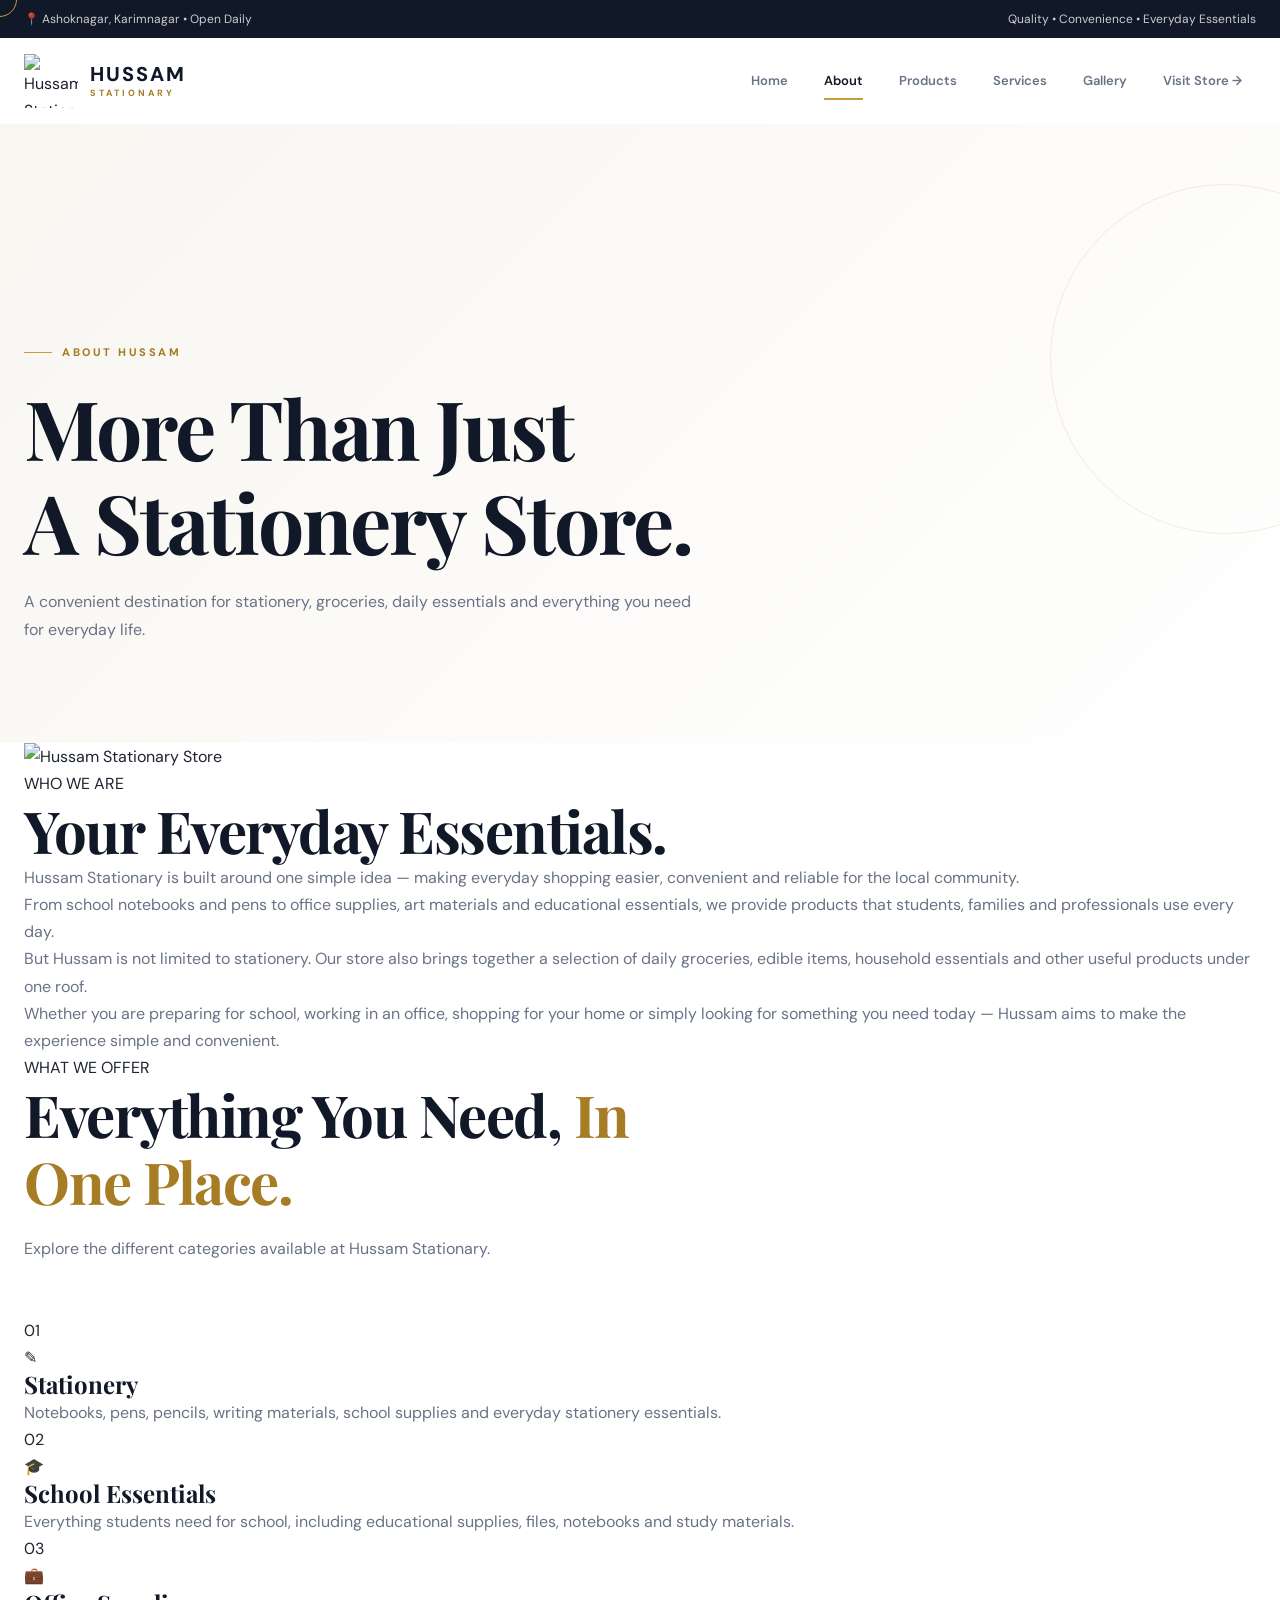
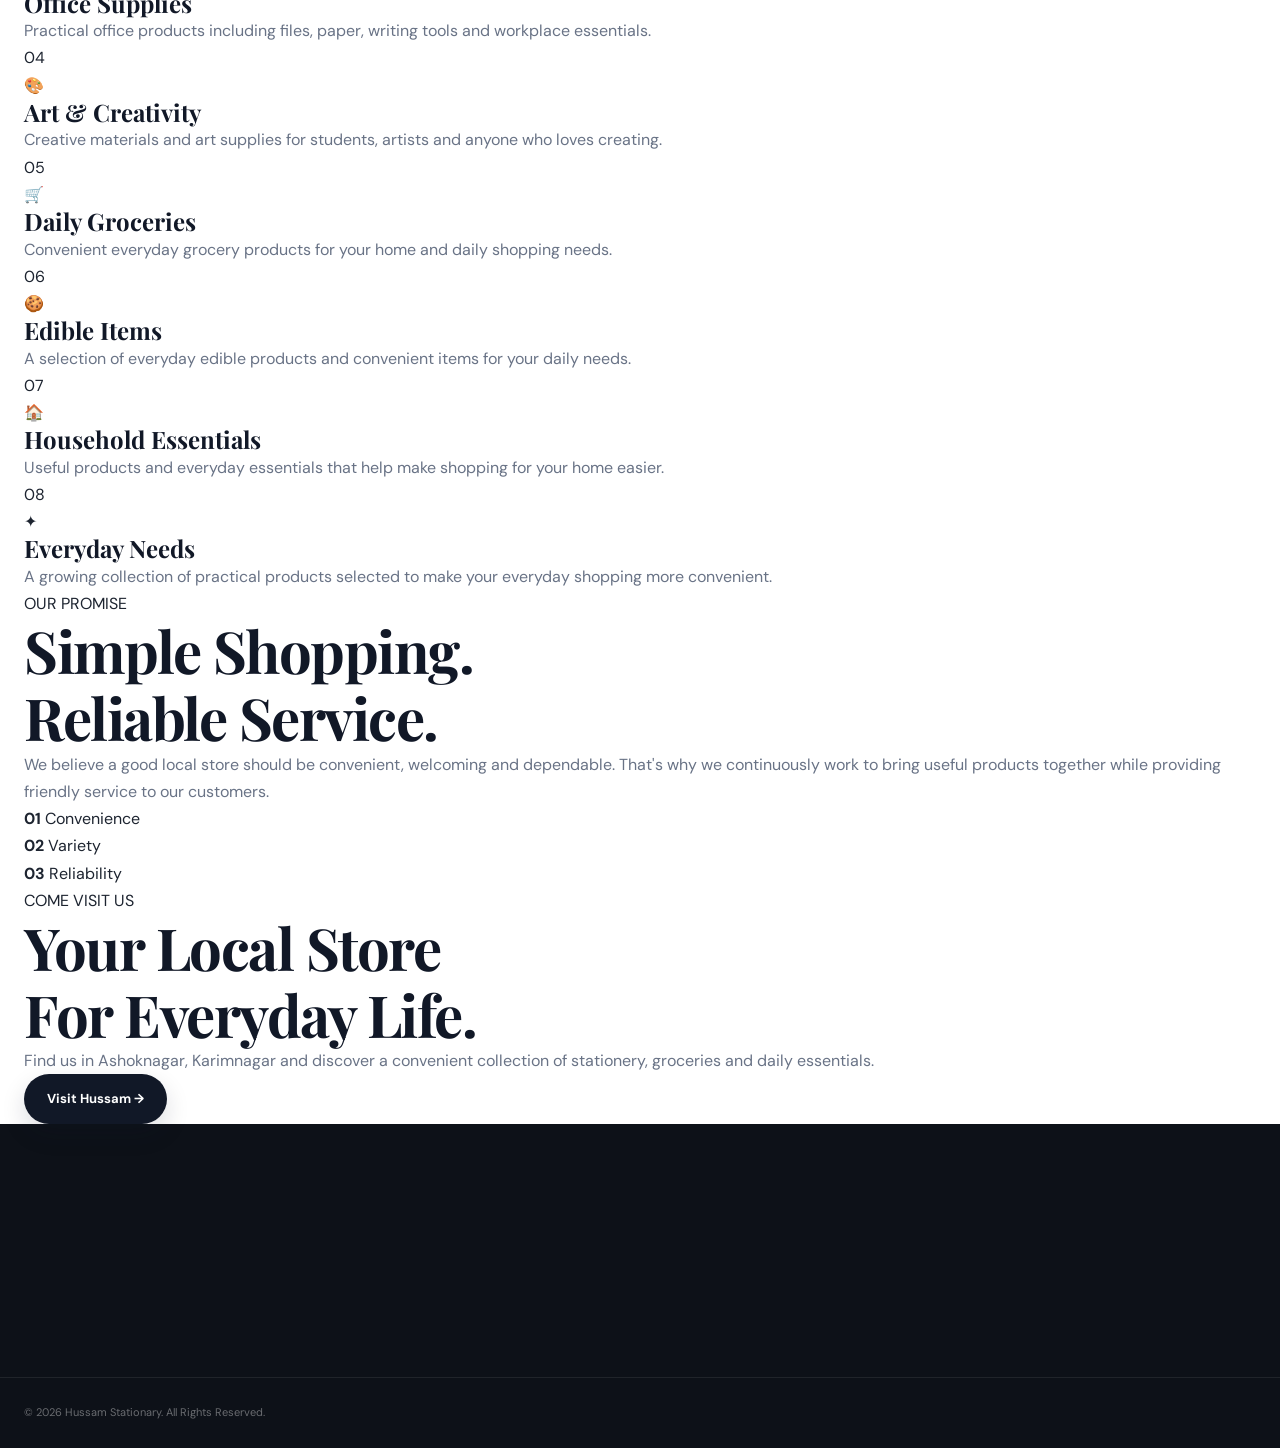
==== commit 823029f4: "Add files via upload these are the files which contain code for hussam stationary website" ====
--- a/about.html
+++ b/about.html
@@ -4,677 +4,673 @@
     <meta charset="UTF-8">
     <meta name="viewport" content="width=device-width, initial-scale=1.0">
 
-    <title>About Us | Hussam Stationery</title>
-
-    <meta
-        name="description"
-        content="Learn more about Hussam Stationery, our products, values and commitment to quality."
-    >
+    <title>About Us | Hussam Stationary</title>
+
+    <meta name="description"
+        content="Learn about Hussam Stationary, your trusted everyday essentials store in Ashoknagar, Karimnagar, offering stationery, groceries, household essentials and more.">
 
     <!-- Google Fonts -->
     <link rel="preconnect" href="https://fonts.googleapis.com">
     <link rel="preconnect" href="https://fonts.gstatic.com" crossorigin>
 
-    <link
-        href="https://fonts.googleapis.com/css2?family=DM+Sans:wght@400;500;600;700&family=Manrope:wght@500;600;700;800&display=swap"
-        rel="stylesheet"
-    >
-
-    <!-- Font Awesome -->
-    <link
-        rel="stylesheet"
-        href="https://cdnjs.cloudflare.com/ajax/libs/font-awesome/6.5.2/css/all.min.css"
-    >
+    <link href="https://fonts.googleapis.com/css2?family=DM+Sans:wght@400;500;600;700&family=Playfair+Display:wght@500;600;700&display=swap"
+        rel="stylesheet">
 
     <!-- Main CSS -->
     <link rel="stylesheet" href="style.css">
-
-    <style>
-
-        /* =====================================================
-           ABOUT PAGE
-           ===================================================== */
-
-        .about-hero {
-            position: relative;
-            min-height: 520px;
-
-            display: flex;
-            align-items: center;
-
-            overflow: hidden;
-
-            background: #111;
-            color: #fff;
-        }
-
-        .about-hero-image {
-            position: absolute;
-            inset: 0;
-        }
-
-        .about-hero-image img {
-            width: 100%;
-            height: 100%;
-
-            object-fit: cover;
-
-            animation: aboutHeroZoom 10s ease-out both;
-        }
-
-        @keyframes aboutHeroZoom {
-            from {
-                transform: scale(1.08);
-            }
-
-            to {
-                transform: scale(1);
-            }
-        }
-
-        .about-hero::after {
-            content: "";
-
-            position: absolute;
-            inset: 0;
-
-            background:
-                linear-gradient(
-                    90deg,
-                    rgba(0, 0, 0, 0.86),
-                    rgba(0, 0, 0, 0.50),
-                    rgba(0, 0, 0, 0.20)
-                );
-        }
-
-        .about-hero-content {
-            position: relative;
-            z-index: 2;
-
-            max-width: 800px;
-
-            animation: aboutHeroIn 0.9s ease both;
-        }
-
-        @keyframes aboutHeroIn {
-            from {
-                opacity: 0;
-                transform: translateY(30px);
-            }
-
-            to {
-                opacity: 1;
-                transform: translateY(0);
-            }
-        }
-
-        .about-hero-label {
-            display: flex;
-            align-items: center;
-            gap: 12px;
-
-            margin-bottom: 22px;
-
-            font-size: 10px;
-            font-weight: 700;
-            letter-spacing: 0.25em;
-        }
-
-        .about-hero-label span {
-            width: 32px;
-            height: 1px;
-
-            background: var(--accent);
-        }
-
-        .about-hero h1 {
-            font-family: var(--font-heading);
-            font-size: clamp(50px, 7vw, 82px);
-            line-height: 0.98;
-            letter-spacing: -0.055em;
-        }
-
-        .about-hero h1 span {
-            color: rgba(255, 255, 255, 0.55);
-            font-weight: 500;
-        }
-
-        .about-hero p {
-            max-width: 570px;
-
-            margin-top: 25px;
-
-            color: rgba(255, 255, 255, 0.72);
-
-            font-size: 15px;
-            line-height: 1.8;
-        }
-
-
-        /* INTRO */
-
-        .about-intro {
-            background: var(--white);
-        }
-
-        .about-intro-grid {
-            display: grid;
-
-            grid-template-columns: 90px 1.2fr 0.8fr;
-
-            gap: 50px;
-            align-items: start;
-        }
-
-        .about-number {
-            color: #c5c5c0;
-
-            font-size: 12px;
-            font-weight: 700;
-            letter-spacing: 0.12em;
-        }
-
-        .about-intro h2 {
-            max-width: 650px;
-        }
-
-        .about-intro-text {
-            padding-top: 45px;
-        }
-
-        .about-intro-text p {
-            color: var(--text-light);
-
-            font-size: 15px;
-            line-height: 1.9;
-        }
-
-
-        /* STORY */
-
-        .story-section {
-            background: var(--off-white);
-        }
-
-        .story-grid {
-            display: grid;
-
-            grid-template-columns: 1fr 1fr;
-
-            gap: 90px;
-            align-items: center;
-        }
-
-        .story-image {
-            position: relative;
-
-            height: 620px;
-
-            overflow: hidden;
-        }
-
-        .story-image img {
-            width: 100%;
-            height: 100%;
-
-            object-fit: cover;
-
-            transition:
-                transform 1s cubic-bezier(0.22, 1, 0.36, 1);
-        }
-
-        .story-image:hover img {
-            transform: scale(1.05);
-        }
-
-        .story-content {
-            max-width: 540px;
-        }
-
-        .story-content h2 {
-            margin-bottom: 25px;
-        }
-
-        .story-content > p {
-            color: var(--text-light);
-
-            font-size: 15px;
-            line-height: 1.9;
-        }
-
-
-        /* VALUES */
-
-        .values-section {
-            background: var(--white);
-        }
-
-        .values-heading {
-            max-width: 700px;
-
-            margin-bottom: 55px;
-        }
-
-        .values-grid {
-            display: grid;
-
-            grid-template-columns:
-                repeat(3, 1fr);
-
-            gap: 18px;
-        }
-
-        .value-card {
-            padding: 42px 34px;
-
-            min-height: 300px;
-
-            border: 1px solid var(--line);
-
-            background: var(--white);
-
-            transition:
-                transform var(--transition),
-                background var(--transition),
-                color var(--transition),
-                box-shadow var(--transition);
-        }
-
-        .value-card:hover {
-            transform: translateY(-8px);
-
-            background: var(--black);
-            color: var(--white);
-
-            box-shadow:
-                0 25px 50px rgba(0, 0, 0, 0.12);
-        }
-
-        .value-number {
-            color: #b8b8b2;
-
-            font-size: 10px;
-            font-weight: 700;
-            letter-spacing: 0.18em;
-        }
-
-        .value-icon {
-            width: 48px;
-            height: 48px;
-
-            display: flex;
-            align-items: center;
-            justify-content: center;
-
-            margin-top: 30px;
-
-            border: 1px solid var(--line);
-
-            font-size: 14px;
-
-            transition:
-                background var(--transition),
-                color var(--transition),
-                border-color var(--transition);
-        }
-
-        .value-card:hover .value-icon {
-            background: var(--white);
-            color: var(--black);
-            border-color: var(--white);
-        }
-
-        .value-card h3 {
-            margin-top: 22px;
-
-            font-family: var(--font-heading);
-
-            font-size: 21px;
-            font-weight: 700;
-        }
-
-        .value-card p {
-            margin-top: 10px;
-
-            color: var(--text-light);
-
-            font-size: 13px;
-            line-height: 1.75;
-        }
-
-        .value-card:hover p {
-            color: rgba(255, 255, 255, 0.60);
-        }
-
-
-        /* IMAGE STRIP */
-
-        .about-showcase {
-            display: grid;
-
-            grid-template-columns:
-                0.75fr 1.25fr;
-
-            gap: 18px;
-
-            background: var(--off-white);
-        }
-
-        .about-showcase-item {
-            position: relative;
-
-            height: 550px;
-
-            overflow: hidden;
-        }
-
-        .about-showcase-item img {
-            width: 100%;
-            height: 100%;
-
-            object-fit: cover;
-
-            transition:
-                transform 1s cubic-bezier(0.22, 1, 0.36, 1);
-        }
-
-        .about-showcase-item:hover img {
-            transform: scale(1.06);
-        }
-
-        .about-showcase-item::after {
-            content: "";
-
-            position: absolute;
-            inset: 0;
-
-            background:
-                linear-gradient(
-                    to top,
-                    rgba(0, 0, 0, 0.60),
-                    transparent 65%
-                );
-        }
-
-        .about-showcase-caption {
-            position: absolute;
-
-            left: 30px;
-            bottom: 30px;
-
-            z-index: 2;
-
-            color: #fff;
-        }
-
-        .about-showcase-caption small {
-            display: block;
-
-            margin-bottom: 6px;
-
-            color: rgba(255, 255, 255, 0.65);
-
-            font-size: 9px;
-            font-weight: 700;
-            letter-spacing: 0.20em;
-        }
-
-        .about-showcase-caption strong {
-            font-family: var(--font-heading);
-
-            font-size: 26px;
-        }
-
-
-        /* CTA */
-
-        .about-cta {
-            padding: 110px 0;
-
-            background: var(--black);
-
-            color: var(--white);
-
-            text-align: center;
-        }
-
-        .about-cta-inner {
-            max-width: 780px;
-
-            margin: auto;
-        }
-
-        .about-cta .section-label {
-            color: rgba(255, 255, 255, 0.45);
-        }
-
-        .about-cta h2 {
-            font-size: clamp(40px, 5vw, 64px);
-        }
-
-        .about-cta h2 span {
-            color: rgba(255, 255, 255, 0.45);
-        }
-
-        .about-cta p {
-            max-width: 600px;
-
-            margin: 22px auto 0;
-
-            color: rgba(255, 255, 255, 0.60);
-
-            font-size: 14px;
-        }
-
-        .about-cta .btn {
-            margin-top: 35px;
-        }
-
-
-        /* MOBILE */
-
-        @media (max-width: 800px) {
-
-            .about-hero {
-                min-height: 500px;
-            }
-
-            .about-hero h1 {
-                font-size: 52px;
-            }
-
-            .about-intro-grid {
-                display: block;
-            }
-
-            .about-number {
-                margin-bottom: 20px;
-            }
-
-            .about-intro-text {
-                padding-top: 30px;
-            }
-
-            .story-grid {
-                grid-template-columns: 1fr;
-
-                gap: 45px;
-            }
-
-            .story-image {
-                height: 480px;
-            }
-
-            .values-grid {
-                grid-template-columns: 1fr;
-            }
-
-            .about-showcase {
-                grid-template-columns: 1fr;
-            }
-
-            .about-showcase-item {
-                height: 430px;
-            }
-
-            .about-cta {
-                padding: 80px 0;
-            }
-        }
-
-
-        @media (max-width: 480px) {
-
-            .about-hero {
-                min-height: 470px;
-            }
-
-            .about-hero h1 {
-                font-size: 44px;
-            }
-
-            .about-hero p {
-                font-size: 13px;
-            }
-
-            .story-image {
-                height: 390px;
-            }
-
-            .about-showcase-item {
-                height: 360px;
-            }
-        }
-
-    </style>
 </head>
 
-
 <body>
 
-
-    <!-- =========================================
-         TOP BAR
-    ========================================== -->
-
-    <div class="top-bar">
-
-        <div class="container top-bar-inner">
-
-            <div class="top-left">
-
-                <span>
-                    <i class="fa-solid fa-location-dot"></i>
-                    Ashoknagar, Karimnagar
-                </span>
-
-                <span>
-                    <i class="fa-regular fa-clock"></i>
-                    Open Daily
-                </span>
-
-            </div>
-
-            <div class="top-right">
-                Quality stationery & everyday essentials
-            </div>
-
-        </div>
-
-    </div>
-
-
-
-    <!-- =========================================
-         HEADER
-    ========================================== -->
-
-    <header class="site-header">
-
-        <div class="container header-inner">
-
-
-            <!-- BRAND -->
-
-            <a href="index.html" class="brand">
-
-                <img
-                    src="images/logo.png"
-                    alt="Hussam Stationery logo"
-                    class="brand-logo"
-                >
-
-                <div class="brand-name">
-
-                    <strong>HUSSAM</strong>
-
-                    <span>STATIONERY</span>
-
-                </div>
-
-            </a>
-
-
-            <!-- NAVIGATION -->
-
-            <nav class="main-nav">
-
-                <a href="index.html">
-                    Home
-                </a>
-
-                <a href="about.html" class="active">
-                    About
-                </a>
-
-                <a href="products.html">
-                    Products
-                </a>
-
-                <a href="service.html">
-                    Services
-                </a>
-
-                <a href="gallery.html">
-                    Gallery
-                </a>
-
-            </nav>
-
-
-            <!-- CTA -->
-
-            <a
-                href="service.html"
-                class="header-cta"
-            >
-                Visit Store
-                <i class="fa-solid fa-arrow-right"></i>
-            </a>
-
-
-            <!-- MOBILE BUTTON -->
-
-            <button
-                class="menu-toggle"
-                id="menuToggle"
-                type="button"
-                aria-label="Open navigation"
-            >
-                <i class="fa-solid fa-bars"></i>
-            </button>
-
-        </div>
-
-
-        <!-- MOBILE MENU -->
-
-        <div class="mobile-menu" id="mobileMenu">
+<!-- ================================
+     PAGE LOADER
+================================ -->
+
+<div class="page-loader" id="pageLoader">
+
+    <div class="loader-inner">
+
+        <img src="images/logo.png"
+             alt="Hussam Stationary Logo"
+             class="loader-logo">
+
+        <div class="loader-line"></div>
+
+        <p>Loading...</p>
+
+    </div>
+
+</div>
+
+
+<!-- ================================
+     TOP BAR
+================================ -->
+
+<div class="top-bar">
+
+    <div class="container top-bar-inner">
+
+        <div class="top-left">
+
+            <span>
+                📍 Ashoknagar, Karimnagar
+            </span>
+
+            <span>
+                •
+            </span>
+
+            <span>
+                Open Daily
+            </span>
+
+        </div>
+
+        <div class="top-right">
+
+            Quality • Convenience • Everyday Essentials
+
+        </div>
+
+    </div>
+
+</div>
+
+
+<!-- ================================
+     HEADER
+================================ -->
+
+<header class="main-header">
+
+    <div class="container header-inner">
+
+        <!-- LOGO -->
+
+        <a href="index.html" class="brand">
+
+            <img src="images/logo.png"
+                 alt="Hussam Stationary Logo"
+                 class="brand-logo">
+
+            <div class="brand-text">
+
+                <strong>HUSSAM</strong>
+
+                <span>STATIONARY</span>
+
+            </div>
+
+        </a>
+
+
+        <!-- NAVIGATION -->
+
+        <nav class="desktop-nav">
 
             <a href="index.html">
                 Home
             </a>
 
+            <a href="about.html" class="active">
+                About
+            </a>
+
+            <a href="products.html">
+                Products
+            </a>
+
+            <a href="service.html">
+                Services
+            </a>
+
+            <a href="gallery.html">
+                Gallery
+            </a>
+
+            <a href="index.html#contact" class="nav-button">
+                Visit Store →
+            </a>
+
+        </nav>
+
+
+        <!-- MOBILE MENU -->
+
+        <button class="menu-toggle"
+                id="menuToggle"
+                aria-label="Open menu">
+
+            ☰
+
+        </button>
+
+    </div>
+
+
+    <!-- MOBILE NAVIGATION -->
+
+    <div class="mobile-nav" id="mobileNav">
+
+        <a href="index.html">Home</a>
+
+        <a href="about.html">About</a>
+
+        <a href="products.html">Products</a>
+
+        <a href="service.html">Services</a>
+
+        <a href="gallery.html">Gallery</a>
+
+        <a href="index.html#contact">
+            Visit Store
+        </a>
+
+    </div>
+
+</header>
+
+
+
+<!-- ================================
+     ABOUT HERO
+================================ -->
+
+<section class="page-hero">
+
+    <div class="container page-hero-content">
+
+        <span class="eyebrow">
+            ABOUT HUSSAM
+        </span>
+
+        <h1>
+            More Than Just<br>
+            A Stationery Store.
+        </h1>
+
+        <p>
+            A convenient destination for stationery,
+            groceries, daily essentials and everything
+            you need for everyday life.
+        </p>
+
+    </div>
+
+</section>
+
+
+
+<!-- ================================
+     INTRODUCTION
+================================ -->
+
+<section class="about-intro section">
+
+    <div class="container about-grid">
+
+        <div class="about-image reveal">
+
+            <img src="images/hero.png"
+                 alt="Hussam Stationary Store">
+
+        </div>
+
+
+        <div class="about-content reveal">
+
+            <span class="section-label">
+                WHO WE ARE
+            </span>
+
+            <h2>
+                Your Everyday
+                <span>Essentials.</span>
+            </h2>
+
+            <p class="lead">
+
+                Hussam Stationary is built around one simple
+                idea — making everyday shopping easier,
+                convenient and reliable for the local community.
+
+            </p>
+
+            <p>
+
+                From school notebooks and pens to office
+                supplies, art materials and educational
+                essentials, we provide products that students,
+                families and professionals use every day.
+
+            </p>
+
+            <p>
+
+                But Hussam is not limited to stationery.
+                Our store also brings together a selection
+                of daily groceries, edible items, household
+                essentials and other useful products under
+                one roof.
+
+            </p>
+
+            <p>
+
+                Whether you are preparing for school,
+                working in an office, shopping for your
+                home or simply looking for something you
+                need today — Hussam aims to make the experience
+                simple and convenient.
+
+            </p>
+
+        </div>
+
+    </div>
+
+</section>
+
+
+
+<!-- ================================
+     WHAT WE OFFER
+================================ -->
+
+<section class="about-services section">
+
+    <div class="container">
+
+        <div class="section-heading centered reveal">
+
+            <span class="section-label">
+                WHAT WE OFFER
+            </span>
+
+            <h2>
+                Everything You Need,
+                <span>In One Place.</span>
+            </h2>
+
+            <p>
+                Explore the different categories available
+                at Hussam Stationary.
+            </p>
+
+        </div>
+
+
+        <div class="about-category-grid">
+
+
+            <!-- STATIONERY -->
+
+            <div class="category-card reveal">
+
+                <div class="category-number">
+                    01
+                </div>
+
+                <div class="category-icon">
+                    ✎
+                </div>
+
+                <h3>
+                    Stationery
+                </h3>
+
+                <p>
+                    Notebooks, pens, pencils, writing
+                    materials, school supplies and
+                    everyday stationery essentials.
+                </p>
+
+            </div>
+
+
+            <!-- SCHOOL -->
+
+            <div class="category-card reveal">
+
+                <div class="category-number">
+                    02
+                </div>
+
+                <div class="category-icon">
+                    🎓
+                </div>
+
+                <h3>
+                    School Essentials
+                </h3>
+
+                <p>
+                    Everything students need for school,
+                    including educational supplies,
+                    files, notebooks and study materials.
+                </p>
+
+            </div>
+
+
+            <!-- OFFICE -->
+
+            <div class="category-card reveal">
+
+                <div class="category-number">
+                    03
+                </div>
+
+                <div class="category-icon">
+                    💼
+                </div>
+
+                <h3>
+                    Office Supplies
+                </h3>
+
+                <p>
+                    Practical office products including
+                    files, paper, writing tools and
+                    workplace essentials.
+                </p>
+
+            </div>
+
+
+            <!-- ART -->
+
+            <div class="category-card reveal">
+
+                <div class="category-number">
+                    04
+                </div>
+
+                <div class="category-icon">
+                    🎨
+                </div>
+
+                <h3>
+                    Art & Creativity
+                </h3>
+
+                <p>
+                    Creative materials and art supplies
+                    for students, artists and anyone
+                    who loves creating.
+                </p>
+
+            </div>
+
+
+            <!-- GROCERIES -->
+
+            <div class="category-card reveal">
+
+                <div class="category-number">
+                    05
+                </div>
+
+                <div class="category-icon">
+                    🛒
+                </div>
+
+                <h3>
+                    Daily Groceries
+                </h3>
+
+                <p>
+                    Convenient everyday grocery products
+                    for your home and daily shopping needs.
+                </p>
+
+            </div>
+
+
+            <!-- EDIBLES -->
+
+            <div class="category-card reveal">
+
+                <div class="category-number">
+                    06
+                </div>
+
+                <div class="category-icon">
+                    🍪
+                </div>
+
+                <h3>
+                    Edible Items
+                </h3>
+
+                <p>
+                    A selection of everyday edible products
+                    and convenient items for your daily needs.
+                </p>
+
+            </div>
+
+
+            <!-- HOUSEHOLD -->
+
+            <div class="category-card reveal">
+
+                <div class="category-number">
+                    07
+                </div>
+
+                <div class="category-icon">
+                    🏠
+                </div>
+
+                <h3>
+                    Household Essentials
+                </h3>
+
+                <p>
+                    Useful products and everyday essentials
+                    that help make shopping for your home
+                    easier.
+                </p>
+
+            </div>
+
+
+            <!-- EVERYDAY -->
+
+            <div class="category-card reveal">
+
+                <div class="category-number">
+                    08
+                </div>
+
+                <div class="category-icon">
+                    ✦
+                </div>
+
+                <h3>
+                    Everyday Needs
+                </h3>
+
+                <p>
+                    A growing collection of practical products
+                    selected to make your everyday shopping
+                    more convenient.
+                </p>
+
+            </div>
+
+        </div>
+
+    </div>
+
+</section>
+
+
+
+<!-- ================================
+     OUR PROMISE
+================================ -->
+
+<section class="promise-section section">
+
+    <div class="container">
+
+        <div class="promise-box reveal">
+
+            <div class="promise-content">
+
+                <span class="section-label">
+                    OUR PROMISE
+                </span>
+
+                <h2>
+                    Simple Shopping.
+                    <br>
+                    Reliable Service.
+                </h2>
+
+                <p>
+
+                    We believe a good local store should be
+                    convenient, welcoming and dependable.
+                    That's why we continuously work to bring
+                    useful products together while providing
+                    friendly service to our customers.
+
+                </p>
+
+            </div>
+
+
+            <div class="promise-stats">
+
+                <div class="stat">
+
+                    <strong>
+                        01
+                    </strong>
+
+                    <span>
+                        Convenience
+                    </span>
+
+                </div>
+
+
+                <div class="stat">
+
+                    <strong>
+                        02
+                    </strong>
+
+                    <span>
+                        Variety
+                    </span>
+
+                </div>
+
+
+                <div class="stat">
+
+                    <strong>
+                        03
+                    </strong>
+
+                    <span>
+                        Reliability
+                    </span>
+
+                </div>
+
+            </div>
+
+        </div>
+
+    </div>
+
+</section>
+
+
+
+<!-- ================================
+     LOCATION CTA
+================================ -->
+
+<section class="about-cta section">
+
+    <div class="container">
+
+        <div class="cta-inner reveal">
+
+            <span class="section-label">
+                COME VISIT US
+            </span>
+
+            <h2>
+                Your Local Store
+                <br>
+                For Everyday Life.
+            </h2>
+
+            <p>
+                Find us in Ashoknagar, Karimnagar and
+                discover a convenient collection of
+                stationery, groceries and daily essentials.
+            </p>
+
+            <a href="index.html#contact"
+               class="primary-button">
+
+                Visit Hussam →
+                
+            </a>
+
+        </div>
+
+    </div>
+
+</section>
+
+
+
+<!-- ================================
+     FOOTER
+================================ -->
+
+<footer class="footer">
+
+    <div class="container footer-grid">
+
+
+        <div class="footer-brand">
+
+            <img src="images/logo.png"
+                 alt="Hussam Stationary">
+
+            <h3>
+                HUSSAM STATIONARY
+            </h3>
+
+            <p>
+                Stationery, groceries and everyday
+                essentials — all in one place.
+            </p>
+
+        </div>
+
+
+        <div class="footer-links">
+
+            <h4>
+                Explore
+            </h4>
+
+            <a href="index.html">
+                Home
+            </a>
+
             <a href="about.html">
                 About
             </a>
@@ -693,585 +689,91 @@
 
         </div>
 
-    </header>
-
-
-
-    <!-- =========================================
-         ABOUT HERO
-    ========================================== -->
-
-    <main>
-
-        <section class="about-hero">
-
-            <div class="about-hero-image">
-
-                <img
-                    src="images/office.jpg"
-                    alt="Hussam Stationery"
-                >
-
-            </div>
-
-
-            <div class="container">
-
-                <div class="about-hero-content">
-
-                    <div class="about-hero-label">
-
-                        <span></span>
-
-                        OUR STORY
-
-                    </div>
-
-
-                    <h1>
-
-                        More than
-                        <br>
-
-                        <span>stationery.</span>
-
-                    </h1>
-
-
-                    <p>
-                        A place for students, professionals,
-                        creators and everyone who believes that
-                        the right tools can make everyday work
-                        a little better.
-                    </p>
-
-                </div>
-
-            </div>
-
-        </section>
-
-
-
-        <!-- =========================================
-             INTRO
-        ========================================== -->
-
-        <section class="section about-intro">
-
-            <div class="container about-intro-grid">
-
-                <div class="about-number">
-                    01
-                </div>
-
-
-                <div>
-
-                    <div class="section-label">
-                        ABOUT HUSSAM
-                    </div>
-
-
-                    <h2>
-                        Useful things,
-                        <span>thoughtfully chosen.</span>
-                    </h2>
-
-                </div>
-
-
-                <div class="about-intro-text">
-
-                    <p>
-                        Hussam Stationery is built around a
-                        simple idea: everyday essentials should
-                        be easy to find, reliable to use and
-                        enjoyable to own.
-                    </p>
-
-
-                    <a
-                        href="products.html"
-                        class="underlined-link"
-                    >
-                        Explore Our Products
-
-                        <i class="fa-solid fa-arrow-right"></i>
-
-                    </a>
-
-                </div>
-
-            </div>
-
-        </section>
-
-
-
-        <!-- =========================================
-             STORY
-        ========================================== -->
-
-        <section class="section story-section">
-
-            <div class="container story-grid">
-
-
-                <div class="story-image">
-
-                    <img
-                        src="images/notebooks.jpg"
-                        alt="Notebooks and stationery"
-                    >
-
-                </div>
-
-
-                <div class="story-content">
-
-                    <div class="section-label">
-                        OUR APPROACH
-                    </div>
-
-
-                    <h2>
-                        Made for
-                        <span>everyday moments.</span>
-                    </h2>
-
-
-                    <p>
-                        Whether you are preparing for a new
-                        school year, organizing your workspace,
-                        writing down an important idea or
-                        working on something creative, the
-                        small things matter.
-                    </p>
-
-
-                    <p style="margin-top: 18px;">
-                        We focus on bringing together practical
-                        stationery and supplies that fit naturally
-                        into everyday life.
-                    </p>
-
-
-                    <a
-                        href="products.html"
-                        class="underlined-link"
-                    >
-                        Discover Our Collection
-
-                        <i class="fa-solid fa-arrow-right"></i>
-
-                    </a>
-
-                </div>
-
-            </div>
-
-        </section>
-
-
-
-        <!-- =========================================
-             VALUES
-        ========================================== -->
-
-        <section class="section values-section">
-
-            <div class="container">
-
-                <div class="values-heading">
-
-                    <div class="section-label">
-                        WHAT WE VALUE
-                    </div>
-
-
-                    <h2>
-                        The principles behind
-                        <span>what we do.</span>
-                    </h2>
-
-                </div>
-
-
-                <div class="values-grid">
-
-
-                    <!-- VALUE 01 -->
-
-                    <article class="value-card">
-
-                        <div class="value-number">
-                            01 / QUALITY
-                        </div>
-
-
-                        <div class="value-icon">
-
-                            <i class="fa-solid fa-star"></i>
-
-                        </div>
-
-
-                        <h3>
-                            Quality First
-                        </h3>
-
-
-                        <p>
-                            We believe everyday products should
-                            be dependable, practical and worth
-                            using again and again.
-                        </p>
-
-                    </article>
-
-
-
-                    <!-- VALUE 02 -->
-
-                    <article class="value-card">
-
-                        <div class="value-number">
-                            02 / VALUE
-                        </div>
-
-
-                        <div class="value-icon">
-
-                            <i class="fa-solid fa-tag"></i>
-
-                        </div>
-
-
-                        <h3>
-                            Great Value
-                        </h3>
-
-
-                        <p>
-                            We aim to make useful stationery
-                            accessible while offering choices
-                            for different needs.
-                        </p>
-
-                    </article>
-
-
-
-                    <!-- VALUE 03 -->
-
-                    <article class="value-card">
-
-                        <div class="value-number">
-                            03 / SERVICE
-                        </div>
-
-
-                        <div class="value-icon">
-
-                            <i class="fa-solid fa-heart"></i>
-
-                        </div>
-
-
-                        <h3>
-                            Friendly Service
-                        </h3>
-
-
-                        <p>
-                            A good store is about more than
-                            products. We want every visit to
-                            feel simple and welcoming.
-                        </p>
-
-                    </article>
-
-                </div>
-
-            </div>
-
-        </section>
-
-
-
-        <!-- =========================================
-             SHOWCASE
-        ========================================== -->
-
-        <section class="section" style="padding-top: 0;">
-
-            <div class="container">
-
-                <div class="about-showcase">
-
-                    <div class="about-showcase-item">
-
-                        <img
-                            src="images/pens.jpg"
-                            alt="Writing supplies"
-                        >
-
-                        <div class="about-showcase-caption">
-
-                            <small>
-                                EVERYDAY ESSENTIALS
-                            </small>
-
-                            <strong>
-                                Write. Plan. Create.
-                            </strong>
-
-                        </div>
-
-                    </div>
-
-
-                    <div class="about-showcase-item">
-
-                        <img
-                            src="images/art.jpg"
-                            alt="Creative stationery"
-                        >
-
-                        <div class="about-showcase-caption">
-
-                            <small>
-                                CREATIVE COLLECTION
-                            </small>
-
-                            <strong>
-                                Ideas Start Here.
-                            </strong>
-
-                        </div>
-
-                    </div>
-
-                </div>
-
-            </div>
-
-        </section>
-
-
-
-        <!-- =========================================
-             CTA
-        ========================================== -->
-
-        <section class="about-cta">
-
-            <div class="container">
-
-                <div class="about-cta-inner">
-
-                    <div class="section-label">
-                        HUSSAM STATIONERY
-                    </div>
-
-
-                    <h2>
-                        Find what you need.
-                        <span>Start something new.</span>
-                    </h2>
-
-
-                    <p>
-                        Explore our collection of stationery,
-                        school supplies, office essentials and
-                        creative products.
-                    </p>
-
-
-                    <a
-                        href="products.html"
-                        class="btn btn-light"
-                    >
-                        Explore Products
-
-                        <i class="fa-solid fa-arrow-right"></i>
-
-                    </a>
-
-                </div>
-
-            </div>
-
-        </section>
-
-    </main>
-
-
-
-    <!-- =========================================
-         FOOTER
-    ========================================== -->
-
-    <footer class="footer">
+
+        <div class="footer-links">
+
+            <h4>
+                Categories
+            </h4>
+
+            <a href="products.html">
+                Stationery
+            </a>
+
+            <a href="products.html">
+                School Supplies
+            </a>
+
+            <a href="products.html">
+                Office Supplies
+            </a>
+
+            <a href="products.html">
+                Groceries
+            </a>
+
+            <a href="products.html">
+                Daily Essentials
+            </a>
+
+        </div>
+
+
+        <div class="footer-contact">
+
+            <h4>
+                Visit Us
+            </h4>
+
+            <p>
+                Ashoknagar,<br>
+                Karimnagar, Telangana
+            </p>
+
+            <p>
+                Open Daily
+            </p>
+
+        </div>
+
+    </div>
+
+
+    <div class="footer-bottom">
 
         <div class="container">
 
-            <div class="footer-main">
-
-
-                <!-- BRAND -->
-
-                <div class="footer-brand">
-
-                    <a
-                        href="index.html"
-                        class="brand footer-brand-link"
-                    >
-
-                        <img
-                            src="images/logo.png"
-                            alt="Hussam Stationery logo"
-                            class="brand-logo"
-                        >
-
-                        <div class="brand-name">
-
-                            <strong>HUSSAM</strong>
-
-                            <span>STATIONERY</span>
-
-                        </div>
-
-                    </a>
-
-
-                    <p>
-                        Quality stationery, school supplies,
-                        office essentials and creative products
-                        for everyday life.
-                    </p>
-
-                </div>
-
-
-                <!-- NAVIGATION -->
-
-                <div class="footer-column">
-
-                    <h3>
-                        NAVIGATION
-                    </h3>
-
-                    <a href="index.html">
-                        Home
-                    </a>
-
-                    <a href="about.html">
-                        About
-                    </a>
-
-                    <a href="products.html">
-                        Products
-                    </a>
-
-                    <a href="service.html">
-                        Services
-                    </a>
-
-                    <a href="gallery.html">
-                        Gallery
-                    </a>
-
-                </div>
-
-
-                <!-- PRODUCTS -->
-
-                <div class="footer-column">
-
-                    <h3>
-                        PRODUCTS
-                    </h3>
-
-                    <a href="products.html">
-                        Stationery
-                    </a>
-
-                    <a href="products.html">
-                        School Supplies
-                    </a>
-
-                    <a href="products.html">
-                        Office Supplies
-                    </a>
-
-                    <a href="products.html">
-                        Art Supplies
-                    </a>
-
-                </div>
-
-
-                <!-- CONTACT -->
-
-                <div class="footer-column">
-
-                    <h3>
-                        VISIT US
-                    </h3>
-
-                    <p>
-                        <i class="fa-solid fa-location-dot"></i>
-                        Ashoknagar, Karimnagar
-                    </p>
-
-                    <p>
-                        <i class="fa-regular fa-clock"></i>
-                        Open Daily
-                    </p>
-
-                </div>
-
-            </div>
-
-
-            <!-- FOOTER BOTTOM -->
-
-            <div class="footer-bottom">
-
-                <span>
-                    © 2026 Hussam Stationery. All rights reserved.
-                </span>
-
-                <span>
-                    Quality · Value · Service
-                </span>
-
-            </div>
-
-        </div>
-
-    </footer>
-
-
-
-    <!-- BACK TO TOP -->
-
-    <button
-        class="back-to-top"
-        id="backToTop"
-        type="button"
-        aria-label="Back to top"
-    >
-        <i class="fa-solid fa-arrow-up"></i>
-    </button>
-
-
-
-    <!-- JAVASCRIPT -->
-
-    <script src="script.js"></script>
+            <p>
+                © 2026 Hussam Stationary.
+                All Rights Reserved.
+            </p>
+
+        </div>
+
+    </div>
+
+</footer>
+
+
+
+<!-- ================================
+     BACK TO TOP
+================================ -->
+
+<button
+    class="back-to-top"
+    id="backToTop"
+    aria-label="Back to top">
+
+    ↑
+
+</button>
+
+
+
+<!-- JavaScript -->
+
+<script src="script.js"></script>
 
 </body>
 </html>
--- a/style.css
+++ b/style.css
@@ -1,6 +1,7 @@
 /* =========================================================
-   HUSSAM STATIONERY
-   PREMIUM WEBSITE STYLESHEET
+   HUSSAM STATIONARY
+   PREMIUM PROFESSIONAL WEBSITE
+   COMPLETE STYLE SHEET
    ========================================================= */
 
 
@@ -9,27 +10,42 @@
    ========================================================= */
 
 :root {
-    --black: #111111;
-    --dark: #171717;
-    --dark-soft: #222222;
-
+
+    --primary: #111827;
+    --primary-soft: #1f2937;
+
+    --accent: #c89b3c;
+    --accent-dark: #a67c24;
+    --accent-light: #e8c878;
+
+    --cream: #f8f6f1;
     --white: #ffffff;
-    --off-white: #f7f7f5;
-    --light: #eeeeeb;
-    --line: #deded9;
-
-    --text: #202020;
-    --text-light: #6b6b67;
-    --text-muted: #92928d;
-
-    --accent: #b79a67;
-
-    --max-width: 1240px;
-
-    --font-body: "DM Sans", sans-serif;
-    --font-heading: "Manrope", sans-serif;
-
-    --transition: 0.35s cubic-bezier(0.22, 1, 0.36, 1);
+
+    --text: #1d2430;
+    --text-light: #697386;
+    --text-muted: #9aa2af;
+
+    --border: rgba(17, 24, 39, 0.10);
+
+    --shadow-sm:
+        0 5px 20px rgba(17, 24, 39, 0.06);
+
+    --shadow-md:
+        0 15px 45px rgba(17, 24, 39, 0.10);
+
+    --shadow-lg:
+        0 25px 70px rgba(17, 24, 39, 0.15);
+
+    --radius-sm: 8px;
+    --radius-md: 16px;
+    --radius-lg: 25px;
+    --radius-xl: 35px;
+
+    --container: 1240px;
+
+    --transition:
+        0.35s cubic-bezier(0.22, 1, 0.36, 1);
+
 }
 
 
@@ -37,1783 +53,3080 @@
    02. RESET
    ========================================================= */
 
-* {
+*,
+*::before,
+*::after {
+
     margin: 0;
     padding: 0;
+
     box-sizing: border-box;
-}
+
+}
+
 
 html {
+
     scroll-behavior: smooth;
-}
+
+}
+
 
 body {
+
+    font-family:
+        "DM Sans",
+        Arial,
+        sans-serif;
+
     background: var(--white);
+
     color: var(--text);
-    font-family: var(--font-body);
-    font-size: 16px;
+
     line-height: 1.7;
+
     overflow-x: hidden;
-}
-
-body,
+
+}
+
+
+body.mobile-menu-open {
+
+    overflow: hidden;
+
+}
+
+
+body.lightbox-open {
+
+    overflow: hidden;
+
+}
+
+
+img {
+
+    max-width: 100%;
+
+    display: block;
+
+}
+
+
+a {
+
+    color: inherit;
+
+    text-decoration: none;
+
+}
+
+
 button,
-a {
-    -webkit-font-smoothing: antialiased;
-}
-
-img {
-    display: block;
-    max-width: 100%;
-}
-
-a {
-    color: inherit;
-    text-decoration: none;
-}
+input,
+textarea,
+select {
+
+    font: inherit;
+
+}
+
 
 button {
-    font: inherit;
-}
-
-ul,
-ol {
-    list-style: none;
-}
-
-
-/* =========================================================
-   03. GLOBAL CONTAINER
+
+    border: none;
+
+    cursor: pointer;
+
+}
+
+
+::selection {
+
+    background: var(--accent);
+
+    color: var(--white);
+
+}
+
+
+/* =========================================================
+   03. CONTAINER
    ========================================================= */
 
 .container {
-    width: min(100% - 48px, var(--max-width));
-    margin-left: auto;
-    margin-right: auto;
-}
-
-
-/* =========================================================
-   04. TOP BAR
-   ========================================================= */
-
-.top-bar {
-    background: var(--black);
-    color: rgba(255, 255, 255, 0.82);
-    font-size: 12px;
-    letter-spacing: 0.01em;
-}
-
-.top-bar-inner {
-    min-height: 38px;
-    display: flex;
+
+    width: min(
+        calc(100% - 48px),
+        var(--container)
+    );
+
+    margin-inline: auto;
+
+}
+
+
+/* =========================================================
+   04. TYPOGRAPHY
+   ========================================================= */
+
+h1,
+h2,
+h3,
+h4 {
+
+    font-family:
+        "Playfair Display",
+        Georgia,
+        serif;
+
+    color: var(--primary);
+
+    line-height: 1.15;
+
+}
+
+
+h1 {
+
+    font-size:
+        clamp(48px, 7vw, 82px);
+
+    letter-spacing: -2px;
+
+}
+
+
+h2 {
+
+    font-size:
+        clamp(35px, 5vw, 58px);
+
+    letter-spacing: -1.5px;
+
+}
+
+
+h3 {
+
+    font-size: 24px;
+
+}
+
+
+p {
+
+    color: var(--text-light);
+
+}
+
+
+/* =========================================================
+   05. EYEBROW
+   ========================================================= */
+
+.eyebrow {
+
+    display: inline-flex;
+
     align-items: center;
-    justify-content: space-between;
-    gap: 20px;
-}
-
-.top-left {
-    display: flex;
-    align-items: center;
-    gap: 26px;
-}
-
-.top-left span,
-.top-right {
-    display: flex;
-    align-items: center;
-    gap: 8px;
-}
-
-.top-left i {
-    color: var(--accent);
-}
-
-
-/* =========================================================
-   05. HEADER
-   ========================================================= */
-
-.site-header {
-    position: relative;
-    z-index: 1000;
-    background: rgba(255, 255, 255, 0.96);
-    border-bottom: 1px solid rgba(0, 0, 0, 0.07);
-    transition:
-        background var(--transition),
-        box-shadow var(--transition),
-        transform var(--transition);
-}
-
-.site-header.scrolled {
-    position: sticky;
+
+    gap: 10px;
+
+    margin-bottom: 18px;
+
+    font-size: 11px;
+
+    font-weight: 800;
+
+    letter-spacing: 2.5px;
+
+    color: var(--accent-dark);
+
+}
+
+
+.eyebrow::before {
+
+    content: "";
+
+    width: 28px;
+
+    height: 1px;
+
+    background: var(--accent);
+
+}
+
+
+/* =========================================================
+   06. SCROLL PROGRESS
+   ========================================================= */
+
+.scroll-progress {
+
+    position: fixed;
+
     top: 0;
-    background: rgba(255, 255, 255, 0.94);
-    backdrop-filter: blur(16px);
-    box-shadow: 0 8px 35px rgba(0, 0, 0, 0.06);
-}
-
-.header-inner {
-    min-height: 94px;
-    display: flex;
-    align-items: center;
-    justify-content: space-between;
-    gap: 35px;
-}
-
-
-/* =========================================================
-   06. BRAND / LOGO
-   ========================================================= */
-
-.brand {
-    display: inline-flex;
-    align-items: center;
-    gap: 12px;
-    flex-shrink: 0;
-}
-
-.brand-logo {
-    width: auto;
-    height: 45px;
-    max-width: 90px;
-    object-fit: contain;
-    object-position: center;
-    transition: transform var(--transition);
-}
-
-.brand:hover .brand-logo {
-    transform: scale(1.03);
-}
-
-.brand-name {
-    display: flex;
-    flex-direction: column;
-    justify-content: center;
-    line-height: 1;
-}
-
-.brand-name strong {
-    font-family: var(--font-heading);
-    font-size: 19px;
-    font-weight: 800;
-    letter-spacing: 0.16em;
-    color: var(--black);
-}
-
-.brand-name span {
-    margin-top: 6px;
-    font-family: var(--font-body);
-    font-size: 8px;
-    font-weight: 700;
-    letter-spacing: 0.30em;
-    color: #777771;
-}
-
-
-/* =========================================================
-   07. DESKTOP NAVIGATION
-   ========================================================= */
-
-.main-nav {
-    display: flex;
-    align-items: center;
-    gap: 34px;
-    margin-left: auto;
-}
-
-.main-nav a {
-    position: relative;
-    padding: 8px 0;
-    color: #686864;
-    font-size: 13px;
-    font-weight: 600;
-    transition: color var(--transition);
-}
-
-.main-nav a::after {
-    content: "";
-    position: absolute;
+
     left: 0;
-    bottom: 1px;
+
     width: 0;
-    height: 1.5px;
-    background: var(--black);
-    transition: width var(--transition);
-}
-
-.main-nav a:hover,
-.main-nav a.active {
-    color: var(--black);
-}
-
-.main-nav a:hover::after,
-.main-nav a.active::after {
-    width: 100%;
-}
-
-
-/* =========================================================
-   08. HEADER CTA
-   ========================================================= */
-
-.header-cta {
-    display: inline-flex;
-    align-items: center;
-    justify-content: center;
-    gap: 11px;
-
-    min-height: 46px;
-    padding: 0 22px;
-
-    background: var(--black);
-    color: var(--white);
-
-    font-size: 12px;
-    font-weight: 700;
-    letter-spacing: 0.02em;
-
-    transition:
-        transform var(--transition),
-        background var(--transition),
-        box-shadow var(--transition);
-}
-
-.header-cta i {
-    font-size: 11px;
-    transition: transform var(--transition);
-}
-
-.header-cta:hover {
-    background: #2b2b2b;
-    transform: translateY(-2px);
-    box-shadow: 0 12px 25px rgba(0, 0, 0, 0.15);
-}
-
-.header-cta:hover i {
-    transform: translateX(4px);
-}
-
-
-/* =========================================================
-   09. MOBILE MENU BUTTON
-   ========================================================= */
-
-.menu-toggle {
-    display: none;
-
-    width: 44px;
-    height: 44px;
-
-    border: 1px solid var(--line);
-    background: var(--white);
-
-    color: var(--black);
-
-    cursor: pointer;
-
-    transition:
-        background var(--transition),
-        color var(--transition);
-}
-
-.menu-toggle:hover {
-    background: var(--black);
-    color: var(--white);
-}
-
-
-/* =========================================================
-   10. MOBILE MENU
-   ========================================================= */
-
-.mobile-menu {
-    display: none;
-    flex-direction: column;
-
-    padding: 8px 24px 22px;
-
-    border-top: 1px solid var(--line);
-    background: var(--white);
-}
-
-.mobile-menu a {
-    padding: 14px 0;
-    border-bottom: 1px solid var(--line);
-
-    font-size: 14px;
-    font-weight: 600;
-
-    color: var(--text);
-
-    transition:
-        padding-left var(--transition),
-        color var(--transition);
-}
-
-.mobile-menu a:hover {
-    padding-left: 8px;
-    color: var(--accent);
-}
-
-.mobile-menu.open {
-    display: flex;
-    animation: mobileMenuIn 0.35s ease both;
-}
-
-@keyframes mobileMenuIn {
-    from {
-        opacity: 0;
-        transform: translateY(-10px);
-    }
-
-    to {
-        opacity: 1;
-        transform: translateY(0);
-    }
-}
-
-
-/* =========================================================
-   11. HERO
-   ========================================================= */
-
-.hero {
-    position: relative;
-    min-height: 700px;
-    height: calc(100vh - 132px);
-    max-height: 850px;
-
-    display: flex;
-    align-items: center;
-
-    overflow: hidden;
-
-    background: var(--black);
-}
-
-.hero-background {
-    position: absolute;
-    inset: 0;
-    z-index: 0;
-}
-
-.hero-background img {
-    width: 100%;
-    height: 100%;
-    object-fit: cover;
-    object-position: center;
-    animation: heroZoom 12s ease-out both;
-}
-
-@keyframes heroZoom {
-    from {
-        transform: scale(1.08);
-    }
-
-    to {
-        transform: scale(1);
-    }
-}
-
-.hero-overlay {
-    position: absolute;
-    inset: 0;
-    z-index: 1;
+
+    height: 3px;
 
     background:
         linear-gradient(
             90deg,
-            rgba(0, 0, 0, 0.88) 0%,
-            rgba(0, 0, 0, 0.67) 42%,
-            rgba(0, 0, 0, 0.25) 72%,
-            rgba(0, 0, 0, 0.12) 100%
+            var(--accent-dark),
+            var(--accent-light)
         );
-}
-
-.hero-container {
+
+    z-index: 99999;
+
+    transition: width 0.1s linear;
+
+}
+
+
+/* =========================================================
+   07. TOP BAR
+   ========================================================= */
+
+.top-bar {
+
+    background: var(--primary);
+
+    color: rgba(255,255,255,0.78);
+
+    font-size: 12px;
+
+}
+
+
+.top-bar-inner {
+
+    min-height: 38px;
+
+    display: flex;
+
+    align-items: center;
+
+    justify-content: space-between;
+
+    gap: 20px;
+
+}
+
+
+.top-bar i {
+
+    color: var(--accent);
+
+    margin-right: 6px;
+
+}
+
+
+.top-message {
+
+    color: rgba(255,255,255,0.55);
+
+}
+
+
+/* =========================================================
+   08. HEADER
+   ========================================================= */
+
+.site-header {
+
+    position: fixed;
+
+    top: 0;
+
+    left: 0;
+
+    width: 100%;
+
+    z-index: 5000;
+
+    background:
+        rgba(255,255,255,0.96);
+
+    backdrop-filter: blur(20px);
+
+    border-bottom:
+        1px solid transparent;
+
+    transition:
+        transform 0.45s ease,
+        box-shadow 0.45s ease,
+        border-color 0.45s ease;
+
+}
+
+
+.site-header.scrolled {
+
+    box-shadow:
+        0 10px 40px rgba(0,0,0,0.08);
+
+    border-color:
+        var(--border);
+
+}
+
+
+.site-header.header-hidden {
+
+    transform: translateY(
+        calc(-100% + 3px)
+    );
+
+}
+
+
+.main-header {
+
+    background:
+        rgba(255,255,255,0.97);
+
+}
+
+
+.header-inner {
+
+    min-height: 86px;
+
+    display: flex;
+
+    align-items: center;
+
+    justify-content: space-between;
+
+    gap: 30px;
+
+}
+
+
+/* =========================================================
+   09. BRAND / LOGO
+   ========================================================= */
+
+.brand {
+
+    display: inline-flex;
+
+    align-items: center;
+
+    gap: 12px;
+
+    flex-shrink: 0;
+
+}
+
+
+.brand img {
+
+    width: 54px;
+
+    height: 54px;
+
+    object-fit: contain;
+
+    transition:
+        transform var(--transition);
+
+}
+
+
+.brand:hover img {
+
+    transform:
+        scale(1.06)
+        rotate(-2deg);
+
+}
+
+
+.brand-text {
+
+    display: flex;
+
+    flex-direction: column;
+
+    line-height: 1;
+
+}
+
+
+.brand-text strong {
+
+    font-family:
+        "DM Sans",
+        sans-serif;
+
+    font-size: 20px;
+
+    font-weight: 800;
+
+    letter-spacing: 2px;
+
+    color: var(--primary);
+
+}
+
+
+.brand-text span,
+.brand-text small {
+
+    margin-top: 5px;
+
+    font-size: 9px;
+
+    font-weight: 700;
+
+    letter-spacing: 3px;
+
+    color: var(--accent-dark);
+
+}
+
+
+/* =========================================================
+   10. DESKTOP NAVIGATION
+   ========================================================= */
+
+.desktop-nav {
+
+    display: flex;
+
+    align-items: center;
+
+    gap: 8px;
+
+}
+
+
+.desktop-nav a {
+
     position: relative;
-    z-index: 2;
-
-    display: flex;
+
+    padding:
+        10px 14px;
+
+    font-size: 13px;
+
+    font-weight: 600;
+
+    color: var(--text-light);
+
+    transition:
+        color var(--transition);
+
+}
+
+
+.desktop-nav a::after {
+
+    content: "";
+
+    position: absolute;
+
+    left: 14px;
+
+    right: 14px;
+
+    bottom: 2px;
+
+    height: 2px;
+
+    background: var(--accent);
+
+    transform:
+        scaleX(0);
+
+    transform-origin: center;
+
+    transition:
+        transform var(--transition);
+
+}
+
+
+.desktop-nav a:hover,
+.desktop-nav a.active {
+
+    color: var(--primary);
+
+}
+
+
+.desktop-nav a:hover::after,
+.desktop-nav a.active::after {
+
+    transform:
+        scaleX(1);
+
+}
+
+
+/* =========================================================
+   11. HEADER BUTTON
+   ========================================================= */
+
+.header-button,
+.primary-button,
+.secondary-button {
+
+    position: relative;
+
+    display: inline-flex;
+
     align-items: center;
-    justify-content: space-between;
-
-    width: min(100% - 48px, var(--max-width));
-
-    min-height: 100%;
-}
-
-.hero-content {
-    max-width: 760px;
-    color: var(--white);
-
-    animation: heroContentIn 1s 0.15s both;
-}
-
-@keyframes heroContentIn {
-    from {
-        opacity: 0;
-        transform: translateY(35px);
-    }
-
-    to {
-        opacity: 1;
-        transform: translateY(0);
-    }
-}
-
-.hero-label {
-    display: flex;
-    align-items: center;
+
+    justify-content: center;
+
     gap: 12px;
 
-    margin-bottom: 24px;
-
-    color: rgba(255, 255, 255, 0.9);
-
-    font-size: 11px;
+    overflow: hidden;
+
+    min-height: 50px;
+
+    padding:
+        0 23px;
+
+    border-radius: 50px;
+
+    font-size: 13px;
+
     font-weight: 700;
-    letter-spacing: 0.28em;
-}
-
-.hero-label span {
-    display: block;
-    width: 32px;
-    height: 1px;
-    background: var(--accent);
-}
-
-.hero h1 {
-    max-width: 820px;
-
-    font-family: var(--font-heading);
-    font-size: clamp(48px, 6.3vw, 88px);
-    font-weight: 700;
-    line-height: 0.98;
-    letter-spacing: -0.055em;
-}
-
-.hero h1 span {
-    color: rgba(255, 255, 255, 0.63);
-    font-weight: 500;
-}
-
-.hero p {
-    max-width: 590px;
-    margin-top: 30px;
-
-    color: rgba(255, 255, 255, 0.78);
-
-    font-size: 17px;
-    line-height: 1.75;
-}
-
-.hero-buttons {
-    display: flex;
-    align-items: center;
-    flex-wrap: wrap;
-    gap: 28px;
-
-    margin-top: 38px;
-}
-
-
-/* =========================================================
-   12. BUTTONS
-   ========================================================= */
-
-.btn {
-    display: inline-flex;
-    align-items: center;
-    justify-content: center;
-    gap: 13px;
-
-    min-height: 54px;
-    padding: 0 25px;
-
-    font-size: 12px;
-    font-weight: 700;
-
-    transition:
-        transform var(--transition),
-        background var(--transition),
-        color var(--transition),
-        box-shadow var(--transition);
-}
-
-.btn i {
-    font-size: 11px;
-    transition: transform var(--transition);
-}
-
-.btn:hover {
-    transform: translateY(-3px);
-}
-
-.btn:hover i {
-    transform: translateX(4px);
-}
-
-.btn-light {
-    background: var(--white);
-    color: var(--black);
-}
-
-.btn-light:hover {
-    background: #f1f1ef;
-    box-shadow: 0 15px 35px rgba(0, 0, 0, 0.18);
-}
-
-.btn-dark {
-    background: var(--black);
-    color: var(--white);
-}
-
-.btn-dark:hover {
-    background: #303030;
-    box-shadow: 0 15px 35px rgba(0, 0, 0, 0.16);
-}
-
-
-/* =========================================================
-   13. HERO LINK
-   ========================================================= */
-
-.hero-link {
-    display: inline-flex;
-    align-items: center;
-    gap: 10px;
-
-    color: var(--white);
-
-    font-size: 12px;
-    font-weight: 700;
-
-    transition: gap var(--transition);
-}
-
-.hero-link i {
-    font-size: 10px;
-}
-
-.hero-link:hover {
-    gap: 16px;
-}
-
-
-/* =========================================================
-   14. HERO DETAILS
-   ========================================================= */
-
-.hero-details {
-    display: flex;
-    flex-direction: column;
-    gap: 22px;
-
-    margin-top: auto;
-    margin-bottom: 70px;
-
-    color: var(--white);
-
-    animation: fadeIn 1s 0.8s both;
-}
-
-.hero-detail {
-    display: flex;
-    align-items: center;
-    gap: 13px;
-}
-
-.hero-detail strong {
-    color: var(--accent);
-    font-size: 10px;
-    font-weight: 700;
-}
-
-.hero-detail span {
-    font-size: 9px;
-    font-weight: 700;
-    letter-spacing: 0.22em;
-}
-
-@keyframes fadeIn {
-    from {
-        opacity: 0;
-    }
-
-    to {
-        opacity: 1;
-    }
-}
-
-
-/* =========================================================
-   15. HERO SCROLL
-   ========================================================= */
-
-.hero-scroll {
-    position: absolute;
-    right: 45px;
-    bottom: 35px;
-    z-index: 3;
-
-    display: flex;
-    align-items: center;
-    gap: 14px;
-
-    color: rgba(255, 255, 255, 0.68);
-
-    font-size: 9px;
-    font-weight: 700;
-    letter-spacing: 0.18em;
-
-    writing-mode: vertical-rl;
-}
-
-.hero-scroll i {
-    animation: scrollArrow 1.8s infinite ease-in-out;
-}
-
-@keyframes scrollArrow {
-    0%,
-    100% {
-        transform: translateY(0);
-    }
-
-    50% {
-        transform: translateY(7px);
-    }
-}
-
-
-/* =========================================================
-   16. GENERAL SECTIONS
-   ========================================================= */
-
-.section {
-    padding-top: 120px;
-    padding-bottom: 120px;
-}
-
-.section-label {
-    margin-bottom: 20px;
-
-    color: var(--text-muted);
-
-    font-size: 10px;
-    font-weight: 800;
-    letter-spacing: 0.22em;
-}
-
-
-/* =========================================================
-   17. HEADINGS
-   ========================================================= */
-
-h2 {
-    font-family: var(--font-heading);
-    font-size: clamp(38px, 4.6vw, 64px);
-    font-weight: 700;
-    line-height: 1.05;
-    letter-spacing: -0.045em;
-}
-
-h2 span {
-    color: #858580;
-    font-weight: 500;
-}
-
-
-/* =========================================================
-   18. INTRO
-   ========================================================= */
-
-.intro-section {
-    background: var(--white);
-}
-
-.intro-grid {
-    display: grid;
-    grid-template-columns: 100px minmax(300px, 1fr) minmax(280px, 460px);
-    gap: 50px;
-    align-items: start;
-}
-
-.intro-number {
-    padding-top: 9px;
-
-    color: #c4c4bf;
-
-    font-size: 13px;
-    font-weight: 700;
-    letter-spacing: 0.12em;
-}
-
-.intro-main h2 {
-    max-width: 620px;
-}
-
-.intro-text {
-    padding-top: 46px;
-}
-
-.intro-text p {
-    color: var(--text-light);
-    font-size: 15px;
-    line-height: 1.9;
-}
-
-
-/* =========================================================
-   19. LINKS
-   ========================================================= */
-
-.underlined-link {
-    display: inline-flex;
-    align-items: center;
-    gap: 12px;
-
-    margin-top: 28px;
-
-    border-bottom: 1px solid var(--black);
-    padding-bottom: 5px;
-
-    font-size: 12px;
-    font-weight: 700;
-
-    transition:
-        gap var(--transition),
-        color var(--transition);
-}
-
-.underlined-link i {
-    font-size: 10px;
-}
-
-.underlined-link:hover {
-    gap: 18px;
-    color: var(--accent);
-}
-
-
-/* =========================================================
-   20. SECTION TOP
-   ========================================================= */
-
-.products-section {
-    background: var(--off-white);
-}
-
-.section-top {
-    display: flex;
-    align-items: flex-end;
-    justify-content: space-between;
-    gap: 30px;
-
-    margin-bottom: 55px;
-}
-
-
-/* =========================================================
-   21. PRODUCT GRID
-   ========================================================= */
-
-.product-grid {
-    display: grid;
-    grid-template-columns: repeat(4, 1fr);
-    gap: 18px;
-}
-
-.product-card {
-    background: var(--white);
-    overflow: hidden;
 
     transition:
         transform var(--transition),
         box-shadow var(--transition);
-}
-
-.product-card:hover {
-    transform: translateY(-8px);
-    box-shadow: 0 25px 55px rgba(0, 0, 0, 0.09);
-}
-
-.product-image {
+
+}
+
+
+.header-button,
+.primary-button {
+
+    color: var(--white);
+
+    background: var(--primary);
+
+    box-shadow:
+        0 10px 25px
+        rgba(17,24,39,0.14);
+
+}
+
+
+.header-button:hover,
+.primary-button:hover {
+
+    transform:
+        translateY(-3px);
+
+    box-shadow:
+        0 18px 35px
+        rgba(17,24,39,0.18);
+
+}
+
+
+.header-button i,
+.primary-button i {
+
+    transition:
+        transform var(--transition);
+
+}
+
+
+.header-button:hover i,
+.primary-button:hover i {
+
+    transform:
+        translateX(5px);
+
+}
+
+
+.secondary-button {
+
+    color: var(--primary);
+
+    background: var(--cream);
+
+    border:
+        1px solid var(--border);
+
+}
+
+
+.secondary-button:hover {
+
+    transform:
+        translateY(-3px);
+
+    border-color:
+        var(--accent);
+
+}
+
+
+/* =========================================================
+   12. RIPPLE
+   ========================================================= */
+
+.button-ripple {
+
+    position: absolute;
+
+    border-radius: 50%;
+
+    background:
+        rgba(255,255,255,0.22);
+
+    transform:
+        scale(0);
+
+    pointer-events: none;
+
+    animation:
+        rippleAnimation 0.7s ease-out;
+
+}
+
+
+@keyframes rippleAnimation {
+
+    to {
+
+        transform:
+            scale(3);
+
+        opacity: 0;
+
+    }
+
+}
+
+
+/* =========================================================
+   13. MOBILE MENU BUTTON
+   ========================================================= */
+
+.menu-toggle {
+
+    display: none;
+
+    width: 48px;
+
+    height: 48px;
+
+    border-radius: 50%;
+
+    background: var(--primary);
+
+    color: var(--white);
+
+    align-items: center;
+
+    justify-content: center;
+
+    font-size: 18px;
+
+    transition:
+        transform var(--transition);
+
+}
+
+
+.menu-toggle:hover {
+
+    transform:
+        rotate(5deg)
+        scale(1.04);
+
+}
+
+
+.menu-toggle i {
+
+    transition:
+        transform var(--transition);
+
+}
+
+
+.menu-toggle.active i {
+
+    transform:
+        rotate(90deg);
+
+}
+
+
+/* =========================================================
+   14. MOBILE NAV
+   ========================================================= */
+
+.mobile-nav {
+
+    position: fixed;
+
+    top: 89px;
+
+    left: 16px;
+
+    right: 16px;
+
+    z-index: 4500;
+
+    padding: 18px;
+
+    border-radius: 20px;
+
+    background:
+        rgba(255,255,255,0.98);
+
+    box-shadow:
+        var(--shadow-lg);
+
+    border:
+        1px solid var(--border);
+
+    transform:
+        translateY(-20px)
+        scale(0.97);
+
+    opacity: 0;
+
+    visibility: hidden;
+
+    transition:
+        opacity var(--transition),
+        transform var(--transition),
+        visibility var(--transition);
+
+}
+
+
+.mobile-nav.open {
+
+    opacity: 1;
+
+    visibility: visible;
+
+    transform:
+        translateY(0)
+        scale(1);
+
+}
+
+
+.mobile-nav a {
+
+    display: block;
+
+    padding: 14px 16px;
+
+    border-radius: 12px;
+
+    font-weight: 600;
+
+    color: var(--text-light);
+
+    transform:
+        translateX(-10px);
+
+    opacity: 0;
+
+    transition:
+        background var(--transition),
+        color var(--transition),
+        transform var(--transition),
+        opacity var(--transition);
+
+}
+
+
+.mobile-nav a.mobile-link-visible {
+
+    opacity: 1;
+
+    transform:
+        translateX(0);
+
+}
+
+
+.mobile-nav a:hover,
+.mobile-nav a.active {
+
+    background: var(--cream);
+
+    color: var(--primary);
+
+}
+
+
+/* =========================================================
+   15. HERO
+   ========================================================= */
+
+.hero {
+
     position: relative;
-    display: block;
-
-    height: 320px;
+
+    min-height: 820px;
+
+    display: flex;
+
+    align-items: center;
 
     overflow: hidden;
-    background: #e5e5e1;
-}
-
-.product-image img {
+
+    padding:
+        170px 0 100px;
+
+    background:
+        radial-gradient(
+            circle at 90% 20%,
+            rgba(200,155,60,0.14),
+            transparent 35%
+        ),
+        var(--cream);
+
+}
+
+
+.hero::before {
+
+    content: "";
+
+    position: absolute;
+
+    width: 500px;
+
+    height: 500px;
+
+    border-radius: 50%;
+
+    border:
+        1px solid
+        rgba(200,155,60,0.18);
+
+    right: -180px;
+
+    bottom: -180px;
+
+}
+
+
+.hero-content {
+
+    position: relative;
+
+    z-index: 2;
+
+    max-width: 700px;
+
+}
+
+
+.hero h1 {
+
+    margin-bottom: 25px;
+
+}
+
+
+.hero h1 span {
+
+    color: var(--accent-dark);
+
+}
+
+
+.hero p {
+
+    max-width: 620px;
+
+    margin-bottom: 35px;
+
+    font-size: 17px;
+
+}
+
+
+.hero-buttons {
+
+    display: flex;
+
+    flex-wrap: wrap;
+
+    gap: 14px;
+
+}
+
+
+/* =========================================================
+   16. HERO IMAGE
+   ========================================================= */
+
+.hero-image {
+
+    position: absolute;
+
+    right: 4%;
+
+    bottom: 0;
+
+    width: 43%;
+
+    max-width: 650px;
+
+    z-index: 1;
+
+}
+
+
+.hero-image img {
+
     width: 100%;
+
+    transition:
+        transform 0.8s
+        cubic-bezier(0.22,1,0.36,1);
+
+    filter:
+        drop-shadow(
+            0 30px 50px
+            rgba(0,0,0,0.15)
+        );
+
+}
+
+
+/* =========================================================
+   17. PAGE HERO
+   ========================================================= */
+
+.page-hero {
+
+    position: relative;
+
+    padding:
+        210px 0 100px;
+
+    overflow: hidden;
+
+    background:
+        linear-gradient(
+            135deg,
+            var(--cream),
+            #fff
+        );
+
+}
+
+
+.page-hero::after {
+
+    content: "";
+
+    position: absolute;
+
+    width: 350px;
+
+    height: 350px;
+
+    border-radius: 50%;
+
+    border:
+        1px solid
+        rgba(200,155,60,0.18);
+
+    right: -120px;
+
+    top: 60px;
+
+}
+
+
+.page-hero p {
+
+    max-width: 680px;
+
+    margin-top: 20px;
+
+    font-size: 16px;
+
+}
+
+
+/* =========================================================
+   18. SECTION
+   ========================================================= */
+
+section {
+
+    position: relative;
+
+}
+
+
+.gallery-section,
+.products-section,
+.services-section,
+.about-section {
+
+    padding:
+        110px 0;
+
+}
+
+
+.section-heading {
+
+    max-width: 720px;
+
+    margin-bottom: 55px;
+
+}
+
+
+.section-heading h2 {
+
+    margin-bottom: 20px;
+
+}
+
+
+.section-heading h2 span {
+
+    color: var(--accent-dark);
+
+}
+
+
+.section-heading p {
+
+    max-width: 600px;
+
+}
+
+
+/* =========================================================
+   19. SCROLL REVEAL
+   ========================================================= */
+
+.scroll-hidden {
+
+    opacity: 0;
+
+    transform:
+        translateY(35px);
+
+    transition:
+        opacity 0.8s ease,
+        transform 0.8s
+        cubic-bezier(0.22,1,0.36,1);
+
+}
+
+
+.scroll-visible {
+
+    opacity: 1;
+
+    transform:
+        translateY(0);
+
+}
+
+
+/* =========================================================
+   20. STAGGER
+   ========================================================= */
+
+.stagger-item {
+
+    opacity: 0;
+
+    transform:
+        translateY(35px);
+
+    transition:
+        opacity 0.7s ease,
+        transform 0.7s
+        cubic-bezier(0.22,1,0.36,1);
+
+    transition-delay:
+        var(--animation-delay);
+
+}
+
+
+.scroll-visible .stagger-item,
+.stagger-item.scroll-visible {
+
+    opacity: 1;
+
+    transform:
+        translateY(0);
+
+}
+
+
+/* =========================================================
+   21. CARDS
+   ========================================================= */
+
+.product-card,
+.service-card,
+.feature-card,
+.stat-card {
+
+    position: relative;
+
+    overflow: hidden;
+
+    padding: 30px;
+
+    border-radius:
+        var(--radius-lg);
+
+    background:
+        var(--white);
+
+    border:
+        1px solid var(--border);
+
+    box-shadow:
+        var(--shadow-sm);
+
+    transition:
+        transform var(--transition),
+        box-shadow var(--transition),
+        border-color var(--transition);
+
+}
+
+
+.product-card:hover,
+.service-card:hover,
+.feature-card:hover,
+.stat-card:hover,
+.premium-hover {
+
+    transform:
+        translateY(-10px);
+
+    border-color:
+        rgba(200,155,60,0.35);
+
+    box-shadow:
+        var(--shadow-lg);
+
+}
+
+
+/* =========================================================
+   22. PRODUCT IMAGE
+   ========================================================= */
+
+.product-card img {
+
+    width: 100%;
+
+    aspect-ratio: 1 / 1;
+
+    object-fit: cover;
+
+    border-radius:
+        var(--radius-md);
+
+    margin-bottom: 22px;
+
+    transition:
+        transform 0.7s
+        cubic-bezier(0.22,1,0.36,1);
+
+}
+
+
+.product-card:hover img {
+
+    transform:
+        scale(1.05);
+
+}
+
+
+.product-card h3 {
+
+    margin-bottom: 8px;
+
+}
+
+
+.product-card p {
+
+    font-size: 14px;
+
+}
+
+
+/* =========================================================
+   23. SERVICES
+   ========================================================= */
+
+.service-card {
+
+    min-height: 250px;
+
+}
+
+
+.service-icon {
+
+    width: 58px;
+
+    height: 58px;
+
+    display: grid;
+
+    place-items: center;
+
+    margin-bottom: 24px;
+
+    border-radius: 16px;
+
+    color: var(--accent-dark);
+
+    background:
+        rgba(200,155,60,0.12);
+
+    font-size: 22px;
+
+    transition:
+        transform var(--transition),
+        background var(--transition);
+
+}
+
+
+.service-card:hover .service-icon {
+
+    transform:
+        rotate(-5deg)
+        scale(1.08);
+
+    background:
+        var(--accent);
+
+    color: var(--white);
+
+}
+
+
+/* =========================================================
+   24. GALLERY
+   ========================================================= */
+
+.gallery-grid {
+
+    display: grid;
+
+    grid-template-columns:
+        repeat(4, 1fr);
+
+    grid-auto-rows:
+        260px;
+
+    gap: 18px;
+
+}
+
+
+.gallery-item {
+
+    position: relative;
+
+    overflow: hidden;
+
+    border-radius:
+        var(--radius-lg);
+
+    background:
+        #eee;
+
+    box-shadow:
+        var(--shadow-sm);
+
+}
+
+
+.gallery-item.gallery-large {
+
+    grid-column:
+        span 2;
+
+    grid-row:
+        span 2;
+
+}
+
+
+.gallery-item.gallery-wide {
+
+    grid-column:
+        span 2;
+
+}
+
+
+.gallery-item img {
+
+    width: 100%;
+
     height: 100%;
 
     object-fit: cover;
-    object-position: center;
 
     transition:
-        transform 0.8s cubic-bezier(0.22, 1, 0.36, 1);
-}
-
-.product-card:hover .product-image img {
-    transform: scale(1.07);
-}
-
-.image-arrow {
+        transform 0.8s
+        cubic-bezier(0.22,1,0.36,1),
+        filter 0.5s ease;
+
+}
+
+
+.gallery-item:hover img {
+
+    transform:
+        scale(1.09);
+
+    filter:
+        brightness(0.78);
+
+}
+
+
+.gallery-overlay {
+
     position: absolute;
-    right: 16px;
-    bottom: 16px;
-
-    width: 42px;
-    height: 42px;
+
+    inset: 0;
 
     display: flex;
-    align-items: center;
-    justify-content: center;
-
-    background: var(--white);
-    color: var(--black);
+
+    flex-direction: column;
+
+    justify-content: flex-end;
+
+    padding: 28px;
+
+    color: var(--white);
+
+    background:
+        linear-gradient(
+            transparent 30%,
+            rgba(0,0,0,0.78)
+        );
 
     opacity: 0;
-    transform: translateY(10px);
+
+    transform:
+        translateY(10px);
 
     transition:
         opacity var(--transition),
         transform var(--transition);
-}
-
-.product-card:hover .image-arrow {
+
+}
+
+
+.gallery-item:hover .gallery-overlay {
+
     opacity: 1;
-    transform: translateY(0);
-}
-
-.product-info {
-    min-height: 170px;
-    padding: 26px 25px 28px;
-}
-
-.product-info small {
-    color: var(--text-muted);
-
-    font-size: 9px;
+
+    transform:
+        translateY(0);
+
+}
+
+
+.gallery-overlay span {
+
+    color:
+        var(--accent-light);
+
+    font-size: 11px;
+
     font-weight: 800;
-    letter-spacing: 0.18em;
-}
-
-.product-info h3 {
-    margin-top: 9px;
-
-    font-family: var(--font-heading);
-    font-size: 21px;
-    font-weight: 700;
-    letter-spacing: -0.025em;
-}
-
-.product-info p {
-    margin-top: 9px;
-
-    color: var(--text-light);
+
+    letter-spacing: 2px;
+
+}
+
+
+.gallery-overlay h3 {
+
+    color: var(--white);
+
+    margin-top: 5px;
+
+}
+
+
+.gallery-overlay p {
+
+    color:
+        rgba(255,255,255,0.75);
 
     font-size: 13px;
-    line-height: 1.7;
-}
-
-
-/* =========================================================
-   22. FEATURE SECTION
-   ========================================================= */
-
-.feature-section {
-    padding: 120px 0;
-
-    background: var(--white);
-}
-
-.feature-grid {
+
+}
+
+
+/* =========================================================
+   25. HIGHLIGHT CARD
+   ========================================================= */
+
+.gallery-highlight {
+
+    padding:
+        0 0 110px;
+
+}
+
+
+.highlight-card {
+
+    position: relative;
+
+    overflow: hidden;
+
+    padding:
+        75px;
+
+    border-radius:
+        var(--radius-xl);
+
+    background:
+        var(--primary);
+
+    color: var(--white);
+
+}
+
+
+.highlight-card::before {
+
+    content: "";
+
+    position: absolute;
+
+    width: 450px;
+
+    height: 450px;
+
+    border-radius: 50%;
+
+    border:
+        1px solid
+        rgba(200,155,60,0.25);
+
+    right: -180px;
+
+    top: -180px;
+
+}
+
+
+.highlight-content {
+
+    position: relative;
+
+    z-index: 2;
+
+    max-width: 650px;
+
+}
+
+
+.highlight-card h2 {
+
+    color: var(--white);
+
+    margin-bottom: 20px;
+
+}
+
+
+.highlight-card p {
+
+    color:
+        rgba(255,255,255,0.68);
+
+    margin-bottom: 30px;
+
+}
+
+
+/* =========================================================
+   26. CTA
+   ========================================================= */
+
+.cta-section {
+
+    padding:
+        120px 0;
+
+    background:
+        var(--cream);
+
+    text-align: center;
+
+}
+
+
+.cta-content {
+
+    max-width: 750px;
+
+    margin-inline: auto;
+
+}
+
+
+.cta-content h2 {
+
+    margin-bottom: 20px;
+
+}
+
+
+.cta-content p {
+
+    max-width: 550px;
+
+    margin:
+        0 auto 30px;
+
+}
+
+
+/* =========================================================
+   27. FOOTER
+   ========================================================= */
+
+.footer {
+
+    padding-top: 80px;
+
+    background:
+        #0d1118;
+
+    color: var(--white);
+
+}
+
+
+.footer-grid {
+
     display: grid;
-    grid-template-columns: minmax(0, 1.05fr) minmax(0, 0.95fr);
-    gap: 90px;
-    align-items: center;
-}
-
-.feature-image {
-    position: relative;
-
-    height: 650px;
-
-    overflow: hidden;
-    background: #e6e6e2;
-}
-
-.feature-image img {
-    width: 100%;
-    height: 100%;
-
-    object-fit: cover;
-
-    transition: transform 1s cubic-bezier(0.22, 1, 0.36, 1);
-}
-
-.feature-image:hover img {
-    transform: scale(1.04);
-}
-
-.feature-image-label {
-    position: absolute;
-    left: 24px;
-    bottom: 22px;
-
-    padding: 9px 13px;
-
-    background: rgba(17, 17, 17, 0.85);
+
+    grid-template-columns:
+        1.6fr
+        1fr
+        1fr
+        1fr;
+
+    gap: 50px;
+
+    padding-bottom: 70px;
+
+}
+
+
+.footer .brand-text strong {
+
     color: var(--white);
 
-    font-size: 9px;
-    font-weight: 700;
-    letter-spacing: 0.18em;
-
-    backdrop-filter: blur(10px);
-}
-
-.feature-content {
-    max-width: 520px;
-}
-
-.feature-content h2 {
-    margin-bottom: 24px;
-}
-
-.feature-content > p {
-    color: var(--text-light);
-    font-size: 15px;
-    line-height: 1.9;
-}
-
-
-/* =========================================================
-   23. FEATURE LIST
-   ========================================================= */
-
-.feature-list {
-    margin: 38px 0;
-    border-top: 1px solid var(--line);
-}
-
-.feature-item {
+}
+
+
+.footer-logo {
+
+    margin-bottom: 22px;
+
+}
+
+
+.footer-brand p {
+
+    max-width: 360px;
+
+    color:
+        rgba(255,255,255,0.55);
+
+    font-size: 14px;
+
+}
+
+
+.footer-column {
+
     display: flex;
-    align-items: flex-start;
-    gap: 18px;
-
-    padding: 20px 0;
-
-    border-bottom: 1px solid var(--line);
-}
-
-.feature-icon {
-    width: 38px;
-    height: 38px;
-
-    flex-shrink: 0;
-
-    display: flex;
-    align-items: center;
-    justify-content: center;
-
-    border: 1px solid var(--line);
-
-    color: var(--black);
-
-    font-size: 12px;
-
-    transition:
-        background var(--transition),
-        color var(--transition),
-        transform var(--transition);
-}
-
-.feature-item:hover .feature-icon {
-    background: var(--black);
+
+    flex-direction: column;
+
+    gap: 10px;
+
+}
+
+
+.footer-column h3 {
+
+    margin-bottom: 12px;
+
     color: var(--white);
-    transform: rotate(-5deg);
-}
-
-.feature-item h3 {
-    font-family: var(--font-heading);
-    font-size: 15px;
-    font-weight: 700;
-}
-
-.feature-item p {
-    margin-top: 3px;
-
-    color: var(--text-light);
-
-    font-size: 12px;
-}
-
-
-/* =========================================================
-   24. CREATIVE SECTION
-   ========================================================= */
-
-.creative-section {
-    background: var(--off-white);
-}
-
-.creative-heading {
-    max-width: 700px;
-    margin-bottom: 55px;
-}
-
-.creative-grid {
-    display: grid;
-    grid-template-columns: 1.35fr 0.65fr;
-    gap: 18px;
-}
-
-.creative-large,
-.creative-small {
-    position: relative;
-    overflow: hidden;
-    background: #ddd;
-}
-
-.creative-large {
-    height: 620px;
-}
-
-.creative-small {
-    height: 620px;
-}
-
-.creative-large img,
-.creative-small img {
-    width: 100%;
-    height: 100%;
-
-    object-fit: cover;
-
-    transition:
-        transform 1s cubic-bezier(0.22, 1, 0.36, 1);
-}
-
-.creative-large:hover img,
-.creative-small:hover img {
-    transform: scale(1.06);
-}
-
-.creative-large::after,
-.creative-small::after {
-    content: "";
-
-    position: absolute;
-    inset: 0;
-
-    background: linear-gradient(
-        to top,
-        rgba(0, 0, 0, 0.65),
-        transparent 60%
-    );
-
-    pointer-events: none;
-}
-
-.creative-caption {
-    position: absolute;
-    left: 30px;
-    bottom: 28px;
-    z-index: 2;
-
-    color: var(--white);
-}
-
-.creative-caption span {
-    display: block;
-
-    margin-bottom: 6px;
-
-    color: rgba(255, 255, 255, 0.72);
-
-    font-size: 9px;
-    font-weight: 700;
-    letter-spacing: 0.2em;
-}
-
-.creative-caption strong {
-    font-family: var(--font-heading);
-    font-size: 25px;
-    font-weight: 700;
-}
-
-
-/* =========================================================
-   25. CTA SECTION
-   ========================================================= */
-
-.cta-section {
-    padding: 100px 0;
-
-    background: var(--white);
-}
-
-.cta-box {
-    position: relative;
-
-    display: flex;
-    align-items: center;
-    justify-content: space-between;
-    gap: 50px;
-
-    min-height: 360px;
-
-    padding: 70px 75px;
-
-    overflow: hidden;
-
-    background: var(--black);
-    color: var(--white);
-}
-
-.cta-box::before {
-    content: "";
-
-    position: absolute;
-
-    width: 420px;
-    height: 420px;
-
-    right: -150px;
-    top: -190px;
-
-    border: 1px solid rgba(255, 255, 255, 0.12);
-    border-radius: 50%;
-}
-
-.cta-box::after {
-    content: "";
-
-    position: absolute;
-
-    width: 270px;
-    height: 270px;
-
-    right: -70px;
-    top: -115px;
-
-    border: 1px solid rgba(255, 255, 255, 0.08);
-    border-radius: 50%;
-}
-
-.cta-content {
-    position: relative;
-    z-index: 1;
-
-    max-width: 700px;
-}
-
-.cta-content .section-label {
-    color: rgba(255, 255, 255, 0.48);
-}
-
-.cta-content h2 {
-    font-size: clamp(36px, 4.5vw, 58px);
-}
-
-.cta-content h2 span {
-    color: rgba(255, 255, 255, 0.48);
-}
-
-.cta-content p {
-    max-width: 570px;
-    margin-top: 20px;
-
-    color: rgba(255, 255, 255, 0.66);
+
+    font-family:
+        "DM Sans",
+        sans-serif;
 
     font-size: 14px;
-}
-
-.cta-action {
-    position: relative;
-    z-index: 2;
-    flex-shrink: 0;
-}
-
-
-/* =========================================================
-   26. FOOTER
-   ========================================================= */
-
-.footer {
-    background: #111111;
-    color: var(--white);
-
-    padding: 80px 0 0;
-}
-
-.footer-main {
-    display: grid;
-    grid-template-columns: 2fr 1fr 1fr 1.25fr;
-    gap: 70px;
-
-    padding-bottom: 70px;
-}
-
-.footer-brand {
-    max-width: 330px;
-}
-
-.footer-brand-link .brand-name strong {
-    color: var(--white);
-}
-
-.footer-brand-link .brand-name span {
-    color: rgba(255, 255, 255, 0.45);
-}
-
-.footer-brand p {
-    margin-top: 25px;
-
-    color: rgba(255, 255, 255, 0.52);
+
+    letter-spacing: 0.5px;
+
+}
+
+
+.footer-column a,
+.footer-column p {
+
+    color:
+        rgba(255,255,255,0.55);
 
     font-size: 13px;
-    line-height: 1.8;
-}
-
-.footer-column {
-    display: flex;
-    flex-direction: column;
-    align-items: flex-start;
-}
-
-.footer-column h3 {
-    margin-bottom: 21px;
-
-    color: rgba(255, 255, 255, 0.4);
-
-    font-size: 9px;
-    font-weight: 800;
-    letter-spacing: 0.22em;
-}
-
-.footer-column a {
-    margin-bottom: 9px;
-
-    color: rgba(255, 255, 255, 0.7);
-
-    font-size: 12px;
 
     transition:
         color var(--transition),
         transform var(--transition);
-}
+
+}
+
 
 .footer-column a:hover {
+
+    color: var(--accent-light);
+
+    transform:
+        translateX(4px);
+
+}
+
+
+.footer-column i {
+
+    width: 20px;
+
+    color: var(--accent);
+
+}
+
+
+.footer-bottom {
+
+    border-top:
+        1px solid
+        rgba(255,255,255,0.08);
+
+}
+
+
+.footer-bottom .container {
+
+    min-height: 70px;
+
+    display: flex;
+
+    justify-content: space-between;
+
+    align-items: center;
+
+    gap: 20px;
+
+}
+
+
+.footer-bottom p {
+
+    color:
+        rgba(255,255,255,0.38);
+
+    font-size: 11px;
+
+}
+
+
+/* =========================================================
+   28. BACK TO TOP
+   ========================================================= */
+
+.back-to-top {
+
+    position: fixed;
+
+    right: 25px;
+
+    bottom: 25px;
+
+    width: 50px;
+
+    height: 50px;
+
+    z-index: 4000;
+
+    display: grid;
+
+    place-items: center;
+
+    border-radius: 50%;
+
     color: var(--white);
-    transform: translateX(5px);
-}
-
-.footer-column p {
-    display: flex;
-    align-items: flex-start;
-    gap: 10px;
-
-    margin-bottom: 12px;
-
-    color: rgba(255, 255, 255, 0.62);
-
-    font-size: 12px;
-    line-height: 1.7;
-}
-
-.footer-column p i {
-    margin-top: 5px;
-    color: var(--accent);
-    font-size: 11px;
-}
-
-.footer-bottom {
-    min-height: 75px;
-
-    display: flex;
-    align-items: center;
-    justify-content: space-between;
-    gap: 20px;
-
-    border-top: 1px solid rgba(255, 255, 255, 0.1);
-
-    color: rgba(255, 255, 255, 0.35);
-
-    font-size: 10px;
-    letter-spacing: 0.02em;
-}
-
-
-/* =========================================================
-   27. BACK TO TOP
-   ========================================================= */
-
-.back-to-top {
-    position: fixed;
-
-    right: 25px;
-    bottom: 25px;
-    z-index: 900;
-
-    width: 46px;
-    height: 46px;
-
-    display: flex;
-    align-items: center;
-    justify-content: center;
-
-    border: none;
-
-    background: var(--black);
-    color: var(--white);
-
-    cursor: pointer;
+
+    background: var(--primary);
+
+    box-shadow:
+        var(--shadow-md);
 
     opacity: 0;
+
     visibility: hidden;
-    transform: translateY(15px);
+
+    transform:
+        translateY(15px);
 
     transition:
         opacity var(--transition),
         visibility var(--transition),
-        transform var(--transition),
-        background var(--transition);
-}
-
-.back-to-top.show {
+        transform var(--transition);
+
+}
+
+
+.back-to-top.visible {
+
     opacity: 1;
+
     visibility: visible;
-    transform: translateY(0);
-}
+
+    transform:
+        translateY(0);
+
+}
+
 
 .back-to-top:hover {
-    background: var(--accent);
-}
-
-
-/* =========================================================
-   28. SELECTION
-   ========================================================= */
-
-::selection {
-    background: var(--black);
+
+    background:
+        var(--accent-dark);
+
+    transform:
+        translateY(-5px);
+
+}
+
+
+/* =========================================================
+   29. PAGE LOADER
+   ========================================================= */
+
+.page-loader {
+
+    position: fixed;
+
+    inset: 0;
+
+    z-index: 999999;
+
+    display: grid;
+
+    place-items: center;
+
+    background: var(--primary);
+
+    transition:
+        opacity 0.7s ease,
+        visibility 0.7s ease;
+
+}
+
+
+.page-loader.loaded {
+
+    opacity: 0;
+
+    visibility: hidden;
+
+    pointer-events: none;
+
+}
+
+
+.loader-inner {
+
+    text-align: center;
+
+}
+
+
+.loader-logo img {
+
+    width: 75px;
+
+    height: 75px;
+
+    object-fit: contain;
+
+    margin-inline: auto;
+
+    margin-bottom: 25px;
+
+    animation:
+        loaderPulse 1.8s ease-in-out infinite;
+
+}
+
+
+.loader-line {
+
+    width: 160px;
+
+    height: 2px;
+
+    margin-inline: auto;
+
+    overflow: hidden;
+
+    background:
+        rgba(255,255,255,0.12);
+
+}
+
+
+.loader-line span {
+
+    display: block;
+
+    width: 40%;
+
+    height: 100%;
+
+    background:
+        var(--accent);
+
+    animation:
+        loaderLine 1.4s ease-in-out infinite;
+
+}
+
+
+.loader-inner p {
+
+    margin-top: 15px;
+
+    color:
+        rgba(255,255,255,0.55);
+
+    font-size: 9px;
+
+    letter-spacing: 3px;
+
+}
+
+
+@keyframes loaderPulse {
+
+    50% {
+
+        transform:
+            scale(1.08);
+
+    }
+
+}
+
+
+@keyframes loaderLine {
+
+    0% {
+
+        transform:
+            translateX(-150%);
+
+    }
+
+    100% {
+
+        transform:
+            translateX(400%);
+
+    }
+
+}
+
+
+/* =========================================================
+   30. LIGHTBOX
+   ========================================================= */
+
+.premium-lightbox {
+
+    position: fixed;
+
+    inset: 0;
+
+    z-index: 99998;
+
+    display: flex;
+
+    align-items: center;
+
+    justify-content: center;
+
+    padding: 40px;
+
+    background:
+        rgba(7,10,15,0.94);
+
+    backdrop-filter:
+        blur(15px);
+
+    opacity: 0;
+
+    visibility: hidden;
+
+    transition:
+        opacity 0.4s ease,
+        visibility 0.4s ease;
+
+}
+
+
+.premium-lightbox.lightbox-visible {
+
+    opacity: 1;
+
+    visibility: visible;
+
+}
+
+
+.lightbox-content {
+
+    max-width: min(
+        1100px,
+        90vw
+    );
+
+    max-height: 85vh;
+
+    text-align: center;
+
+}
+
+
+.lightbox-image {
+
+    max-width: 100%;
+
+    max-height: 78vh;
+
+    object-fit: contain;
+
+    border-radius: 14px;
+
+    box-shadow:
+        0 30px 80px
+        rgba(0,0,0,0.4);
+
+    transform:
+        scale(0.94);
+
+    transition:
+        transform 0.5s
+        cubic-bezier(0.22,1,0.36,1);
+
+}
+
+
+.lightbox-visible .lightbox-image {
+
+    transform:
+        scale(1);
+
+}
+
+
+.lightbox-caption {
+
+    margin-top: 15px;
+
+    color:
+        rgba(255,255,255,0.7);
+
+    font-size: 13px;
+
+}
+
+
+.lightbox-close,
+.lightbox-prev,
+.lightbox-next {
+
+    position: absolute;
+
+    width: 50px;
+
+    height: 50px;
+
+    display: grid;
+
+    place-items: center;
+
+    border-radius: 50%;
+
     color: var(--white);
-}
-
-
-/* =========================================================
-   29. SCROLLBAR
-   ========================================================= */
-
-::-webkit-scrollbar {
-    width: 8px;
-}
-
-::-webkit-scrollbar-track {
-    background: #eeeeeb;
-}
-
-::-webkit-scrollbar-thumb {
-    background: #999991;
-}
-
-::-webkit-scrollbar-thumb:hover {
-    background: #555550;
-}
-
-
-/* =========================================================
-   30. IMAGE LOADING
-   ========================================================= */
-
-.product-image,
-.feature-image,
-.creative-large,
-.creative-small {
-    isolation: isolate;
-}
-
-
-/* =========================================================
-   31. RESPONSIVE — TABLET
+
+    background:
+        rgba(255,255,255,0.09);
+
+    transition:
+        background var(--transition),
+        transform var(--transition);
+
+}
+
+
+.lightbox-close {
+
+    top: 25px;
+
+    right: 25px;
+
+}
+
+
+.lightbox-prev {
+
+    left: 25px;
+
+    top: 50%;
+
+    transform:
+        translateY(-50%);
+
+}
+
+
+.lightbox-next {
+
+    right: 25px;
+
+    top: 50%;
+
+    transform:
+        translateY(-50%);
+
+}
+
+
+.lightbox-close:hover,
+.lightbox-prev:hover,
+.lightbox-next:hover {
+
+    background:
+        var(--accent);
+
+}
+
+
+.lightbox-prev:hover {
+
+    transform:
+        translateY(-50%)
+        scale(1.08);
+
+}
+
+
+.lightbox-next:hover {
+
+    transform:
+        translateY(-50%)
+        scale(1.08);
+
+}
+
+
+/* =========================================================
+   31. NOTIFICATIONS
+   ========================================================= */
+
+.notification-container {
+
+    position: fixed;
+
+    right: 25px;
+
+    top: 110px;
+
+    z-index: 99997;
+
+    display: flex;
+
+    flex-direction: column;
+
+    gap: 12px;
+
+}
+
+
+.premium-notification {
+
+    min-width: 300px;
+
+    max-width: 400px;
+
+    display: flex;
+
+    align-items: center;
+
+    gap: 13px;
+
+    padding:
+        14px 16px;
+
+    border-radius: 14px;
+
+    background:
+        var(--white);
+
+    border:
+        1px solid var(--border);
+
+    box-shadow:
+        var(--shadow-lg);
+
+    transform:
+        translateX(120%);
+
+    opacity: 0;
+
+    transition:
+        transform 0.5s
+        cubic-bezier(0.22,1,0.36,1),
+        opacity 0.5s ease;
+
+}
+
+
+.premium-notification.show {
+
+    transform:
+        translateX(0);
+
+    opacity: 1;
+
+}
+
+
+.notification-icon {
+
+    width: 35px;
+
+    height: 35px;
+
+    display: grid;
+
+    place-items: center;
+
+    border-radius: 50%;
+
+    color: var(--accent-dark);
+
+    background:
+        rgba(200,155,60,0.12);
+
+}
+
+
+.notification-message {
+
+    flex: 1;
+
+    font-size: 13px;
+
+    color: var(--text);
+
+}
+
+
+.notification-close {
+
+    width: 30px;
+
+    height: 30px;
+
+    border-radius: 50%;
+
+    background: transparent;
+
+    color: var(--text-muted);
+
+}
+
+
+.notification-close:hover {
+
+    background: var(--cream);
+
+}
+
+
+/* =========================================================
+   32. FORM STYLES
+   ========================================================= */
+
+input,
+textarea,
+select {
+
+    width: 100%;
+
+    padding:
+        14px 17px;
+
+    border:
+        1px solid var(--border);
+
+    border-radius: 12px;
+
+    outline: none;
+
+    background:
+        var(--white);
+
+    color: var(--text);
+
+    transition:
+        border-color var(--transition),
+        box-shadow var(--transition);
+
+}
+
+
+input:focus,
+textarea:focus,
+select:focus {
+
+    border-color:
+        var(--accent);
+
+    box-shadow:
+        0 0 0 4px
+        rgba(200,155,60,0.10);
+
+}
+
+
+.input-error {
+
+    border-color:
+        #d14b4b !important;
+
+    box-shadow:
+        0 0 0 4px
+        rgba(209,75,75,0.08) !important;
+
+}
+
+
+/* =========================================================
+   33. FAQ
+   ========================================================= */
+
+.faq-item {
+
+    border-bottom:
+        1px solid var(--border);
+
+}
+
+
+.faq-question {
+
+    width: 100%;
+
+    display: flex;
+
+    align-items: center;
+
+    justify-content: space-between;
+
+    gap: 20px;
+
+    padding:
+        22px 0;
+
+    text-align: left;
+
+    color: var(--primary);
+
+    background: transparent;
+
+    font-weight: 700;
+
+}
+
+
+.faq-question i {
+
+    transition:
+        transform var(--transition);
+
+}
+
+
+.faq-item.open
+.faq-question i {
+
+    transform:
+        rotate(180deg);
+
+}
+
+
+.faq-answer {
+
+    max-height: 0;
+
+    overflow: hidden;
+
+    opacity: 0;
+
+    transition:
+        max-height 0.45s ease,
+        opacity 0.35s ease;
+
+}
+
+
+.faq-item.open
+.faq-answer {
+
+    max-height: 500px;
+
+    opacity: 1;
+
+    padding-bottom: 20px;
+
+}
+
+
+/* =========================================================
+   34. IMAGE LOADING
+   ========================================================= */
+
+img {
+
+    opacity: 0;
+
+    transition:
+        opacity 0.6s ease;
+
+}
+
+
+img.image-loaded {
+
+    opacity: 1;
+
+}
+
+
+img.image-error {
+
+    opacity: 0.35;
+
+}
+
+
+/* =========================================================
+   35. PAGE TRANSITION
+   ========================================================= */
+
+body.page-leaving {
+
+    animation:
+        pageExit 0.25s ease forwards;
+
+}
+
+
+@keyframes pageExit {
+
+    to {
+
+        opacity: 0;
+
+        transform:
+            translateY(-8px);
+
+    }
+
+}
+
+
+body.page-loaded {
+
+    animation:
+        pageEnter 0.7s ease;
+
+}
+
+
+@keyframes pageEnter {
+
+    from {
+
+        opacity: 0;
+
+    }
+
+    to {
+
+        opacity: 1;
+
+    }
+
+}
+
+
+/* =========================================================
+   36. KEYBOARD FOCUS
+   ========================================================= */
+
+.keyboard-focus {
+
+    outline:
+        2px solid var(--accent) !important;
+
+    outline-offset:
+        4px;
+
+}
+
+
+/* =========================================================
+   37. PREMIUM CURSOR
+   ========================================================= */
+
+.premium-cursor {
+
+    position: fixed;
+
+    top: 0;
+
+    left: 0;
+
+    width: 7px;
+
+    height: 7px;
+
+    border-radius: 50%;
+
+    background: var(--primary);
+
+    pointer-events: none;
+
+    z-index: 999999;
+
+    margin:
+        -3px 0 0 -3px;
+
+}
+
+
+.premium-cursor-follower {
+
+    position: fixed;
+
+    top: 0;
+
+    left: 0;
+
+    width: 35px;
+
+    height: 35px;
+
+    border:
+        1px solid var(--accent);
+
+    border-radius: 50%;
+
+    pointer-events: none;
+
+    z-index: 999998;
+
+    margin:
+        -18px 0 0 -18px;
+
+    transition:
+        width 0.25s ease,
+        height 0.25s ease,
+        background 0.25s ease;
+
+}
+
+
+.premium-cursor-follower.cursor-active {
+
+    width: 55px;
+
+    height: 55px;
+
+    margin:
+        -28px 0 0 -28px;
+
+    background:
+        rgba(200,155,60,0.08);
+
+}
+
+
+/* =========================================================
+   38. TOUCH DEVICES
+   ========================================================= */
+
+.touch-device
+.premium-cursor,
+.touch-device
+.premium-cursor-follower {
+
+    display: none;
+
+}
+
+
+/* =========================================================
+   39. REDUCED MOTION
+   ========================================================= */
+
+.reduced-motion *,
+.reduced-motion *::before,
+.reduced-motion *::after {
+
+    animation-duration:
+        0.01ms !important;
+
+    animation-iteration-count:
+        1 !important;
+
+    transition-duration:
+        0.01ms !important;
+
+    scroll-behavior:
+        auto !important;
+
+}
+
+
+/* =========================================================
+   40. RESPONSIVE TABLET
    ========================================================= */
 
 @media (max-width: 1100px) {
 
-    .main-nav {
-        gap: 22px;
-    }
-
-    .header-cta {
-        padding: 0 17px;
-    }
-
-    .intro-grid {
-        grid-template-columns: 60px 1fr 1fr;
-        gap: 30px;
-    }
-
-    .product-grid {
-        grid-template-columns: repeat(2, 1fr);
-    }
-
-    .feature-grid {
-        gap: 55px;
-    }
-
-    .feature-image {
-        height: 560px;
-    }
-
-    .footer-main {
-        grid-template-columns: 1.5fr 1fr 1fr;
-    }
-
-    .footer-column:last-child {
-        grid-column: span 3;
-    }
-}
-
-
-/* =========================================================
-   32. RESPONSIVE — MOBILE
-   ========================================================= */
-
-@media (max-width: 800px) {
+    .desktop-nav {
+
+        gap: 0;
+
+    }
+
+
+    .desktop-nav a {
+
+        padding-inline: 9px;
+
+        font-size: 12px;
+
+    }
+
+
+    .header-button {
+
+        display: none;
+
+    }
+
+
+    .hero-image {
+
+        width: 45%;
+
+        right: 1%;
+
+    }
+
+
+    .gallery-grid {
+
+        grid-template-columns:
+            repeat(3, 1fr);
+
+    }
+
+
+    .footer-grid {
+
+        grid-template-columns:
+            repeat(2, 1fr);
+
+    }
+
+}
+
+
+/* =========================================================
+   41. RESPONSIVE MOBILE
+   ========================================================= */
+
+@media (max-width: 900px) {
 
     .container {
-        width: min(100% - 32px, var(--max-width));
-    }
-
-
-    /* TOP BAR */
-
-    .top-bar-inner {
+
+        width:
+            min(
+                calc(100% - 32px),
+                var(--container)
+            );
+
+    }
+
+
+    .top-bar {
+
+        display: none;
+
+    }
+
+
+    .header-inner {
+
+        min-height: 76px;
+
+    }
+
+
+    .desktop-nav {
+
+        display: none;
+
+    }
+
+
+    .menu-toggle {
+
+        display: flex;
+
+    }
+
+
+    .brand img {
+
+        width: 47px;
+
+        height: 47px;
+
+    }
+
+
+    .brand-text strong {
+
+        font-size: 17px;
+
+    }
+
+
+    .brand-text span,
+    .brand-text small {
+
+        font-size: 8px;
+
+    }
+
+
+    .hero {
+
+        min-height: auto;
+
+        padding:
+            145px 0 70px;
+
+    }
+
+
+    .hero-content {
+
+        max-width: 100%;
+
+    }
+
+
+    .hero h1 {
+
+        font-size:
+            clamp(42px, 12vw, 65px);
+
+    }
+
+
+    .hero-image {
+
+        position: relative;
+
+        right: auto;
+
+        width: 90%;
+
+        margin:
+            55px auto 0;
+
+    }
+
+
+    .page-hero {
+
+        padding:
+            145px 0 75px;
+
+    }
+
+
+    .gallery-section,
+    .products-section,
+    .services-section,
+    .about-section {
+
+        padding:
+            75px 0;
+
+    }
+
+
+    .gallery-grid {
+
+        grid-template-columns:
+            repeat(2, 1fr);
+
+        grid-auto-rows:
+            230px;
+
+    }
+
+
+    .gallery-item.gallery-large {
+
+        grid-column:
+            span 2;
+
+    }
+
+
+    .gallery-item.gallery-wide {
+
+        grid-column:
+            span 2;
+
+    }
+
+
+    .gallery-overlay {
+
+        opacity: 1;
+
+        transform:
+            translateY(0);
+
+    }
+
+
+    .highlight-card {
+
+        padding:
+            45px 30px;
+
+    }
+
+
+    .footer-grid {
+
+        grid-template-columns:
+            1fr;
+
+        gap: 35px;
+
+    }
+
+
+    .footer-bottom .container {
+
+        flex-direction: column;
+
         justify-content: center;
-        min-height: 34px;
-    }
-
-    .top-right {
-        display: none;
-    }
-
-    .top-left {
-        gap: 18px;
-        font-size: 10px;
-    }
-
-
-    /* HEADER */
-
-    .header-inner {
-        min-height: 78px;
-    }
-
-    .brand-logo {
-        height: 40px;
-        max-width: 78px;
-    }
-
-    .brand-name strong {
-        font-size: 16px;
-    }
-
-    .brand-name span {
+
+        padding:
+            20px 0;
+
+    }
+
+
+    .notification-container {
+
+        left: 16px;
+
+        right: 16px;
+
+        top: 95px;
+
+    }
+
+
+    .premium-notification {
+
+        min-width: 0;
+
+        width: 100%;
+
+    }
+
+}
+
+
+/* =========================================================
+   42. SMALL MOBILE
+   ========================================================= */
+
+@media (max-width: 600px) {
+
+    h1 {
+
+        letter-spacing:
+            -1.5px;
+
+    }
+
+
+    h2 {
+
+        letter-spacing:
+            -1px;
+
+    }
+
+
+    .hero-buttons {
+
+        flex-direction: column;
+
+        align-items: stretch;
+
+    }
+
+
+    .hero-buttons a {
+
+        width: 100%;
+
+    }
+
+
+    .gallery-grid {
+
+        grid-template-columns:
+            1fr;
+
+        grid-auto-rows:
+            260px;
+
+    }
+
+
+    .gallery-item.gallery-large,
+    .gallery-item.gallery-wide {
+
+        grid-column:
+            span 1;
+
+    }
+
+
+    .gallery-overlay {
+
+        padding: 20px;
+
+    }
+
+
+    .back-to-top {
+
+        width: 45px;
+
+        height: 45px;
+
+        right: 16px;
+
+        bottom: 16px;
+
+    }
+
+
+    .lightbox-prev {
+
+        left: 12px;
+
+    }
+
+
+    .lightbox-next {
+
+        right: 12px;
+
+    }
+
+
+    .lightbox-close {
+
+        top: 15px;
+
+        right: 15px;
+
+    }
+
+
+    .premium-lightbox {
+
+        padding: 20px;
+
+    }
+
+}
+
+
+/* =========================================================
+   43. VERY SMALL DEVICES
+   ========================================================= */
+
+@media (max-width: 400px) {
+
+    .brand {
+
+        gap: 8px;
+
+    }
+
+
+    .brand img {
+
+        width: 42px;
+
+        height: 42px;
+
+    }
+
+
+    .brand-text strong {
+
+        font-size: 15px;
+
+        letter-spacing:
+            1.5px;
+
+    }
+
+
+    .brand-text span,
+    .brand-text small {
+
         font-size: 7px;
-        letter-spacing: 0.25em;
-    }
-
-    .main-nav,
-    .header-cta {
-        display: none;
-    }
+
+        letter-spacing:
+            2px;
+
+    }
+
 
     .menu-toggle {
-        display: flex;
-        align-items: center;
-        justify-content: center;
-    }
-
-
-    /* HERO */
+
+        width: 43px;
+
+        height: 43px;
+
+    }
+
 
     .hero {
-        min-height: 650px;
-        height: calc(100vh - 112px);
-    }
-
-    .hero-overlay {
-        background:
-            linear-gradient(
-                90deg,
-                rgba(0, 0, 0, 0.86),
-                rgba(0, 0, 0, 0.48)
-            );
-    }
-
-    .hero-container {
-        align-items: flex-end;
-        padding-bottom: 100px;
-    }
-
-    .hero h1 {
-        font-size: clamp(42px, 11vw, 64px);
-        line-height: 1;
-    }
-
-    .hero p {
-        font-size: 14px;
-        line-height: 1.7;
-    }
-
-    .hero-details {
-        display: none;
-    }
-
-    .hero-scroll {
-        right: 20px;
-        bottom: 25px;
-    }
-
-
-    /* SECTIONS */
-
-    .section {
-        padding-top: 80px;
-        padding-bottom: 80px;
-    }
-
-
-    /* INTRO */
-
-    .intro-grid {
-        display: block;
-    }
-
-    .intro-number {
-        margin-bottom: 20px;
-    }
-
-    .intro-text {
-        padding-top: 30px;
-    }
-
-
-    /* SECTION TOP */
-
-    .section-top {
-        display: block;
-        margin-bottom: 35px;
-    }
-
-    .section-top .underlined-link {
-        margin-top: 20px;
-    }
-
-
-    /* PRODUCTS */
-
-    .product-grid {
-        grid-template-columns: 1fr;
-        gap: 16px;
-    }
-
-    .product-image {
-        height: 360px;
-    }
-
-
-    /* FEATURE */
-
-    .feature-section {
-        padding: 80px 0;
-    }
-
-    .feature-grid {
-        grid-template-columns: 1fr;
-        gap: 50px;
-    }
-
-    .feature-image {
-        height: 500px;
-    }
-
-
-    /* CREATIVE */
-
-    .creative-grid {
-        grid-template-columns: 1fr;
-    }
-
-    .creative-large,
-    .creative-small {
-        height: 470px;
-    }
-
-
-    /* CTA */
-
-    .cta-section {
-        padding: 70px 0;
-    }
-
-    .cta-box {
-        display: block;
-        padding: 50px 30px;
-    }
-
-    .cta-action {
-        margin-top: 30px;
-    }
-
-
-    /* FOOTER */
-
-    .footer {
-        padding-top: 60px;
-    }
-
-    .footer-main {
-        grid-template-columns: 1fr 1fr;
-        gap: 45px 30px;
-        padding-bottom: 50px;
-    }
-
-    .footer-brand {
-        grid-column: span 2;
-        max-width: 400px;
-    }
-
-    .footer-column:last-child {
-        grid-column: span 2;
-    }
-
-    .footer-bottom {
-        flex-direction: column;
-        justify-content: center;
-        align-items: flex-start;
-        padding: 20px 0;
-    }
-}
-
-
-/* =========================================================
-   33. RESPONSIVE — SMALL PHONES
-   ========================================================= */
-
-@media (max-width: 480px) {
-
-    .container {
-        width: min(100% - 26px, var(--max-width));
-    }
-
-    .top-left span:nth-child(2) {
-        display: none;
-    }
-
-    .brand {
-        gap: 9px;
-    }
-
-    .brand-logo {
-        height: 36px;
-        max-width: 68px;
-    }
-
-    .brand-name strong {
-        font-size: 14px;
-        letter-spacing: 0.12em;
-    }
-
-    .brand-name span {
-        margin-top: 4px;
-        font-size: 6px;
-    }
-
-    .hero {
-        min-height: 620px;
-    }
-
-    .hero-content {
-        max-width: 100%;
-    }
-
-    .hero-label {
-        font-size: 9px;
-        letter-spacing: 0.2em;
-    }
-
-    .hero h1 {
-        font-size: 43px;
-    }
-
-    .hero p {
-        font-size: 13px;
-    }
-
-    .hero-buttons {
-        align-items: flex-start;
-        flex-direction: column;
-        gap: 20px;
-    }
-
-    .btn {
-        min-height: 50px;
-    }
-
-    h2 {
-        font-size: 38px;
-    }
-
-    .feature-image {
-        height: 400px;
-    }
-
-    .creative-large,
-    .creative-small {
-        height: 390px;
-    }
-
-    .cta-content h2 {
-        font-size: 38px;
-    }
-
-    .footer-main {
-        grid-template-columns: 1fr;
-    }
-
-    .footer-brand,
-    .footer-column:last-child {
-        grid-column: span 1;
-    }
-}
-
-
-/* =========================================================
-   34. REDUCED MOTION ACCESSIBILITY
-   ========================================================= */
-
-@media (prefers-reduced-motion: reduce) {
-
-    html {
-        scroll-behavior: auto;
-    }
-
-    *,
-    *::before,
-    *::after {
-        animation-duration: 0.01ms !important;
-        animation-iteration-count: 1 !important;
-        transition-duration: 0.01ms !important;
-        scroll-behavior: auto !important;
-    }
-}+
+        padding-top:
+            130px;
+
+    }
+
+}
+
+
+/* =========================================================
+   44. PRINT
+   ========================================================= */
+
+@media print {
+
+    .site-header,
+    .mobile-nav,
+    .back-to-top,
+    .scroll-progress,
+    .page-loader,
+    .premium-cursor,
+    .premium-cursor-follower {
+
+        display: none !important;
+
+    }
+
+
+    body {
+
+        color: #000;
+
+        background: #fff;
+
+    }
+
+}
+
+
+/* =========================================================
+   END OF HUSSAM STATIONARY CSS
+   ========================================================= */
